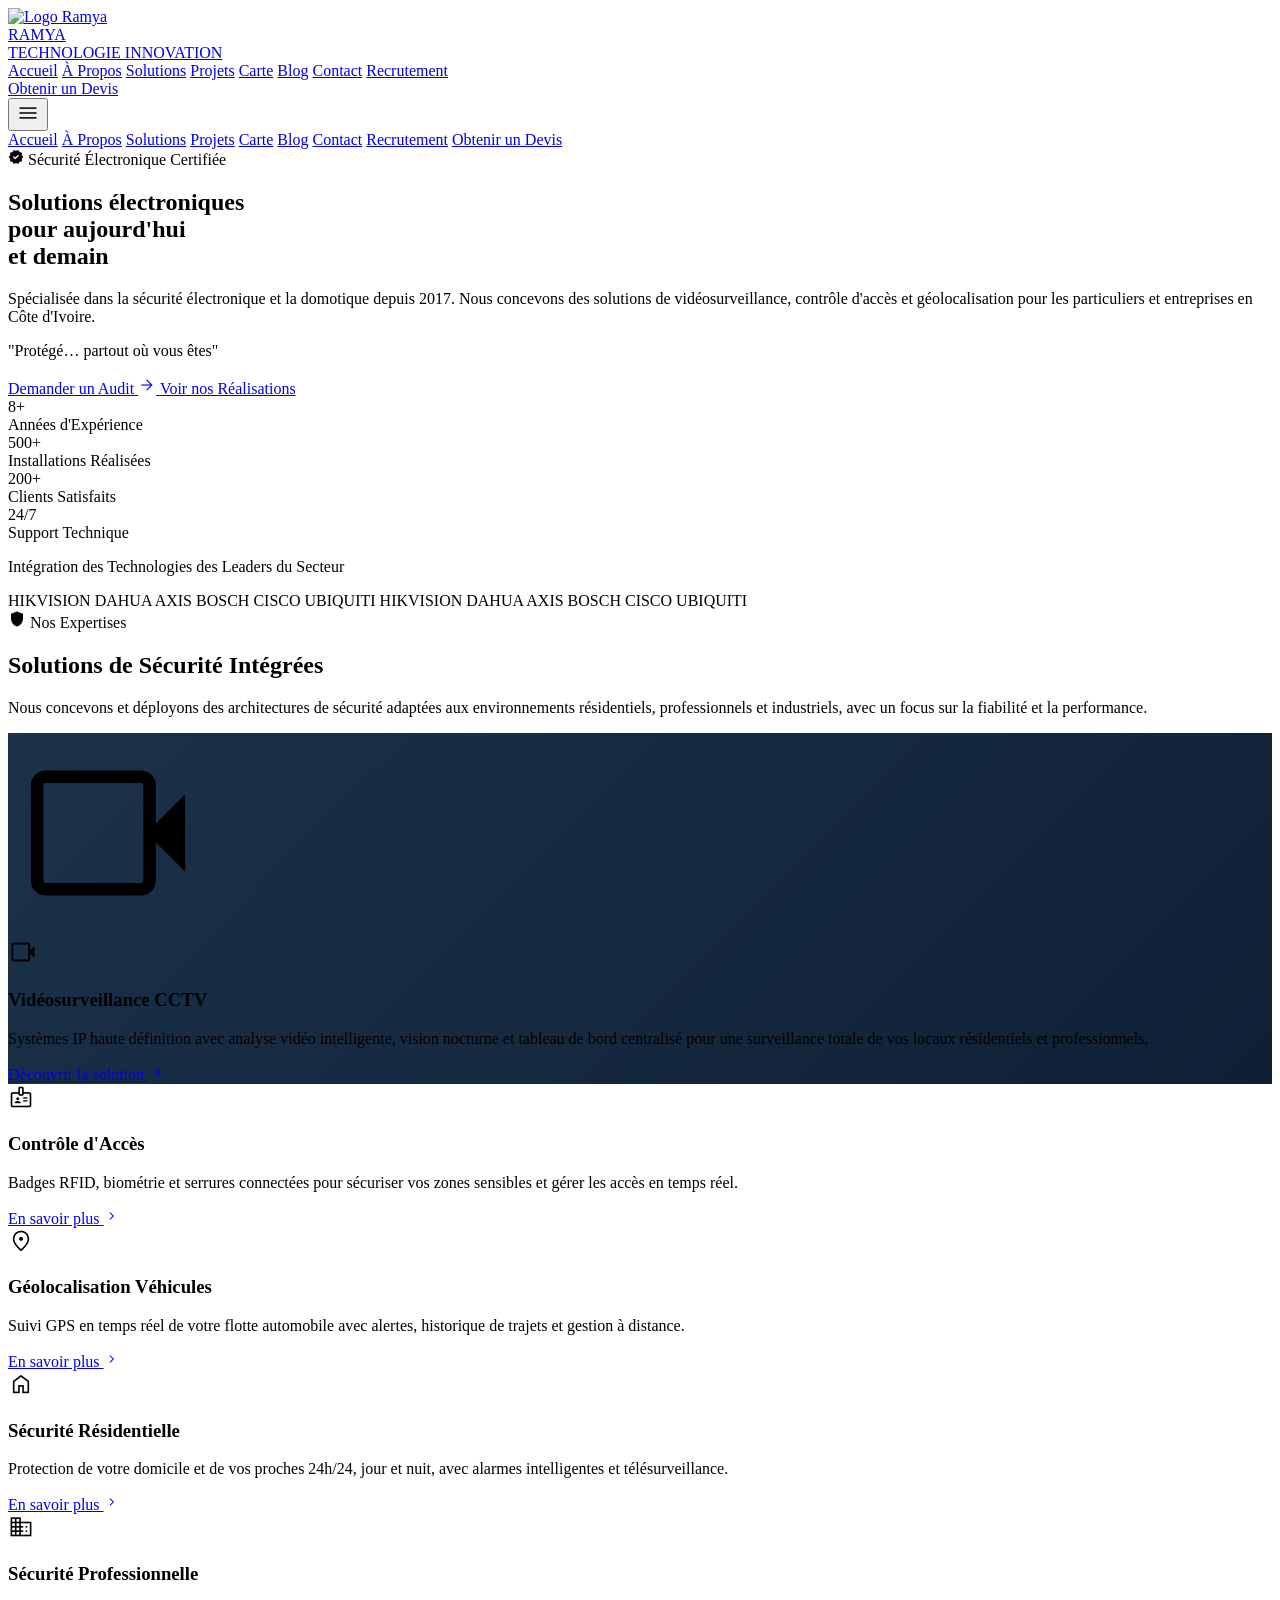
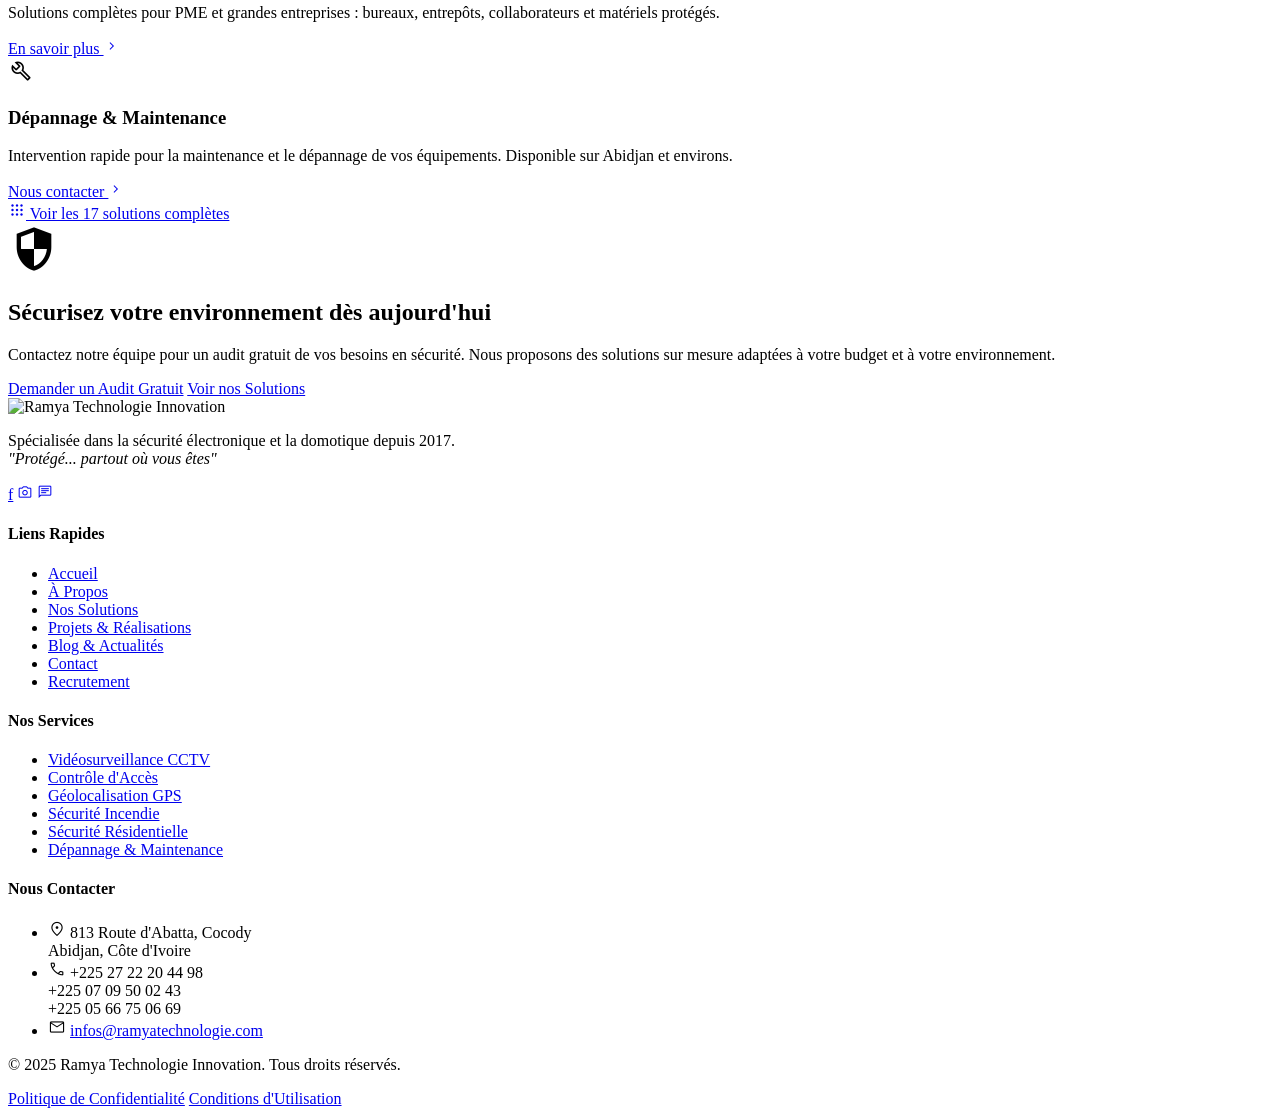
==== index.html @ 891db524 "Boutons CTA en contour orange + suppression ancien admin - 'Obtenir un Devis' / 'Demander un Audit' " ====
<!DOCTYPE html>
<html lang="fr">
<head>
<meta charset="UTF-8">
<meta name="viewport" content="width=device-width, initial-scale=1.0">
<title>Accueil - Ramya Technologie Innovation</title>
<link rel="preconnect" href="https://fonts.googleapis.com">
<link rel="preconnect" href="https://fonts.gstatic.com" crossorigin>
<link href="https://fonts.googleapis.com/css2?family=Inter:wght@400;500;600;700&family=Manrope:wght@500;600;700;800&display=swap" rel="stylesheet">
<link href="https://fonts.googleapis.com/css2?family=Material+Symbols+Outlined:wght,FILL@100..700,0..1&display=swap" rel="stylesheet">
<script src="https://cdn.tailwindcss.com?plugins=forms,container-queries"></script>
<script>
  tailwind.config = {
    theme: {
      extend: {
        colors: {
          "primary": "#a23f00","primary-container": "#f2650b","on-primary": "#ffffff","on-primary-container": "#4c1a00",
          "primary-fixed": "#ffdbcc","primary-fixed-dim": "#ffb695","surface-tint": "#a23f00","inverse-primary": "#ffb695",
          "on-primary-fixed": "#351000","on-primary-fixed-variant": "#7b2f00",
          "secondary": "#545e76","on-secondary": "#ffffff","secondary-container": "#d7e2ff","on-secondary-container": "#5a647c",
          "secondary-fixed": "#d7e2ff","secondary-fixed-dim": "#bbc6e2","on-secondary-fixed": "#101b30","on-secondary-fixed-variant": "#3c475d",
          "tertiary": "#47607e","on-tertiary": "#ffffff","tertiary-container": "#7a93b3","on-tertiary-container": "#0f2b46",
          "tertiary-fixed": "#d1e4ff","tertiary-fixed-dim": "#afc9ea","on-tertiary-fixed": "#001d36","on-tertiary-fixed-variant": "#2f4865",
          "background": "#f8f9ff","on-background": "#031d34","surface": "#f8f9ff","on-surface": "#031d34",
          "surface-variant": "#d1e4ff","on-surface-variant": "#594137","surface-dim": "#c5dcfb","surface-bright": "#f8f9ff",
          "surface-container-lowest": "#ffffff","surface-container-low": "#eef4ff","surface-container": "#e5efff",
          "surface-container-high": "#dbe9ff","surface-container-highest": "#d1e4ff",
          "inverse-surface": "#1b324a","inverse-on-surface": "#e9f1ff",
          "outline": "#8d7165","outline-variant": "#e1bfb1",
          "error": "#ba1a1a","on-error": "#ffffff","error-container": "#ffdad6","on-error-container": "#93000a"
        },
        borderRadius: { "DEFAULT": "0.25rem","lg": "0.5rem","xl": "0.75rem","full": "9999px" },
        spacing: { "base": "8px","xs": "4px","sm": "12px","md": "24px","lg": "48px","xl": "80px","gutter": "24px","margin": "32px" },
        fontFamily: { "h1": ["Manrope"],"h2": ["Manrope"],"h3": ["Manrope"],"body-lg": ["Inter"],"body-md": ["Inter"],"label-md": ["Inter"],"button": ["Inter"] },
        fontSize: {
          "h1": ["48px", { lineHeight: "1.2", letterSpacing: "-0.02em", fontWeight: "700" }],
          "h2": ["36px", { lineHeight: "1.3", letterSpacing: "-0.01em", fontWeight: "600" }],
          "h3": ["24px", { lineHeight: "1.4", fontWeight: "600" }],
          "body-lg": ["18px", { lineHeight: "1.6", fontWeight: "400" }],
          "body-md": ["16px", { lineHeight: "1.5", fontWeight: "400" }],
          "label-md": ["14px", { lineHeight: "1.2", letterSpacing: "0.05em", fontWeight: "500" }],
          "button": ["16px", { lineHeight: "1", fontWeight: "600" }]
        }
      }
    }
  }
</script>
<style>
  .material-symbols-outlined { font-variation-settings: 'FILL' 0, 'wght' 300, 'GRAD' 0, 'opsz' 24; }
  .icon-fill { font-variation-settings: 'FILL' 1, 'wght' 400, 'GRAD' 0, 'opsz' 24; }
  @keyframes marquee { from { transform: translateX(0) } to { transform: translateX(-50%) } }
  .marquee-track { animation: marquee 20s linear infinite; }
  .marquee-track:hover { animation-play-state: paused; }
</style>
</head>
<body class="bg-background text-on-background font-body-md antialiased min-h-screen flex flex-col">

<!-- Loader (sessionStorage : s'affiche seulement à la première ouverture) -->
<div id="page-loader" style="position:fixed;inset:0;z-index:9999;background:#1b324a;display:flex;flex-direction:column;align-items:center;justify-content:center;transition:opacity 0.6s ease">
  <img src="logo-ramya.png" style="height:140px;width:auto;margin-bottom:32px;animation:ramya-pulse 2s ease-in-out infinite">
  <span id="loader-pct" style="font-family:'Manrope',sans-serif;font-size:64px;font-weight:800;color:#ffb695;line-height:1;margin-bottom:20px">0%</span>
  <div style="width:280px;height:4px;background:rgba(255,255,255,0.15);border-radius:9999px;overflow:hidden;margin-bottom:16px">
    <div id="loader-bar" style="height:100%;background:#f2650b;border-radius:9999px;width:0%;transition:width 0.1s ease"></div>
  </div>
  <p style="font-family:'Inter',sans-serif;font-size:11px;color:rgba(255,255,255,0.4);letter-spacing:0.25em;text-transform:uppercase">Chargement en cours…</p>
</div>
<style>@keyframes ramya-pulse{0%,100%{opacity:1;transform:scale(1)}50%{opacity:.8;transform:scale(.96)}}</style>

<!-- Navigation -->
<header class="bg-white/95 backdrop-blur-md sticky top-0 z-50 border-b border-gray-100 shadow-sm">
  <div class="flex justify-between items-center w-full max-w-7xl mx-auto px-6 h-20">
    <a href="index.html" class="flex items-center gap-3">
      <img src="logo-ramya.png" alt="Logo Ramya" class="h-12 w-auto">
      <div class="hidden sm:block leading-tight">
        <div class="font-['Manrope'] text-base font-extrabold text-orange-600 tracking-tight">RAMYA</div>
        <div class="font-['Manrope'] text-xs font-bold text-[#1a6b6b] tracking-wider">TECHNOLOGIE INNOVATION</div>
      </div>
    </a>
    <nav class="hidden md:flex items-center gap-1 font-['Manrope'] text-sm font-semibold tracking-tight">
      <a href="index.html" class="text-orange-600 border-b-2 border-orange-600 px-3 py-2">Accueil</a>
      <a href="a-propos.html" class="text-slate-700 hover:text-orange-600 hover:bg-gray-50 px-3 py-2 rounded-lg transition-all">À Propos</a>
      <a href="solutions.html" class="text-slate-700 hover:text-orange-600 hover:bg-gray-50 px-3 py-2 rounded-lg transition-all">Solutions</a>
      <a href="projets.html" class="text-slate-700 hover:text-orange-600 hover:bg-gray-50 px-3 py-2 rounded-lg transition-all">Projets</a>
      <a href="carte.html" class="text-slate-700 hover:text-orange-600 hover:bg-gray-50 px-3 py-2 rounded-lg transition-all">Carte</a>
      <a href="blog.html" class="text-slate-700 hover:text-orange-600 hover:bg-gray-50 px-3 py-2 rounded-lg transition-all">Blog</a>
      <a href="contact.html" class="text-slate-700 hover:text-orange-600 hover:bg-gray-50 px-3 py-2 rounded-lg transition-all">Contact</a>
      <a href="https://rapport-pointage.ramyaci.tech/emplois" target="_blank" rel="noopener" class="text-slate-700 hover:text-orange-600 hover:bg-gray-50 px-3 py-2 rounded-lg transition-all">Recrutement</a>
    </nav>
    <div class="hidden md:flex">
      <a href="contact.html" class="border-2 border-primary text-primary bg-transparent font-['Inter'] text-sm font-semibold px-5 py-2.5 rounded-lg hover:bg-primary hover:text-white transition-colors">Obtenir un Devis</a>
    </div>
    <button id="menu-toggle" class="md:hidden p-2 text-slate-700">
      <span class="material-symbols-outlined">menu</span>
    </button>
  </div>
  <div id="mobile-menu" class="hidden md:hidden border-t border-gray-100 bg-white">
    <nav class="flex flex-col px-6 py-4 gap-1 font-['Manrope'] text-sm font-semibold">
      <a href="index.html" class="py-2 text-orange-600">Accueil</a>
      <a href="a-propos.html" class="py-2 hover:text-orange-600 transition-colors">À Propos</a>
      <a href="solutions.html" class="py-2 hover:text-orange-600 transition-colors">Solutions</a>
      <a href="projets.html" class="py-2 hover:text-orange-600 transition-colors">Projets</a>
      <a href="carte.html" class="py-2 hover:text-orange-600 transition-colors">Carte</a>
      <a href="blog.html" class="py-2 hover:text-orange-600 transition-colors">Blog</a>
      <a href="contact.html" class="py-2 hover:text-orange-600 transition-colors">Contact</a>
      <a href="https://rapport-pointage.ramyaci.tech/emplois" target="_blank" rel="noopener" class="py-2 hover:text-orange-600 transition-colors">Recrutement</a>
      <a href="contact.html" class="mt-2 border-2 border-primary text-primary bg-transparent py-2.5 px-4 rounded-lg text-center hover:bg-primary hover:text-white transition-colors">Obtenir un Devis</a>
    </nav>
  </div>
</header>

<main class="flex-grow flex flex-col">

  <!-- Hero -->
  <section class="relative bg-inverse-surface text-white overflow-hidden">
    <div class="absolute inset-0" style="background:radial-gradient(ellipse at 80% 50%, rgba(242,101,11,0.18) 0%, transparent 60%)"></div>
    <div class="absolute inset-0 opacity-5" style="background-image:linear-gradient(90deg,transparent 79px,rgba(255,255,255,0.15) 80px),linear-gradient(0deg,transparent 79px,rgba(255,255,255,0.15) 80px);background-size:80px 80px"></div>
    <div class="max-w-7xl mx-auto px-6 py-24 relative z-10 grid md:grid-cols-2 gap-14 items-center">
      <!-- Left -->
      <div class="flex flex-col gap-6">
        <div class="inline-flex items-center gap-2 bg-white/10 border border-white/20 text-white/80 px-4 py-1.5 rounded-full w-max">
          <span class="material-symbols-outlined icon-fill text-[#ffb695]" style="font-size:16px">verified</span>
          <span class="font-['Inter'] text-xs font-medium uppercase tracking-widest">Sécurité Électronique Certifiée</span>
        </div>
        <h1 class="font-['Manrope'] text-5xl md:text-6xl font-extrabold text-white leading-tight">
          Solutions électroniques<br><span class="text-[#ffb695]">pour aujourd'hui<br>et demain</span>
        </h1>
        <p class="font-['Inter'] text-lg text-white/65 leading-relaxed max-w-lg">
          Spécialisée dans la sécurité électronique et la domotique depuis 2017. Nous concevons des solutions de vidéosurveillance, contrôle d'accès et géolocalisation pour les particuliers et entreprises en Côte d'Ivoire.
        </p>
        <p class="font-['Manrope'] text-sm font-semibold text-[#ffb695] tracking-wide italic">"Protégé… partout où vous êtes"</p>
        <div class="flex flex-wrap gap-3">
          <a href="contact.html" class="inline-flex items-center gap-2 bg-primary text-white font-['Inter'] font-semibold px-6 py-3 rounded-xl hover:bg-[#f2650b] transition-colors shadow-lg">
            Demander un Audit <span class="material-symbols-outlined" style="font-size:18px">arrow_forward</span>
          </a>
          <a href="projets.html" class="inline-flex items-center gap-2 border border-white/30 text-white font-['Inter'] font-semibold px-6 py-3 rounded-xl hover:bg-white/10 transition-colors">
            Voir nos Réalisations
          </a>
        </div>
      </div>
      <!-- Right — stat cards -->
      <div class="grid grid-cols-2 gap-4">
        <div class="bg-white/8 border border-white/10 rounded-2xl p-6 text-center backdrop-blur-sm">
          <div class="font-['Manrope'] text-4xl font-black text-[#ffb695]">8+</div>
          <div class="font-['Inter'] text-xs text-white/50 mt-1 uppercase tracking-wide">Années d'Expérience</div>
        </div>
        <div class="bg-white/8 border border-white/10 rounded-2xl p-6 text-center backdrop-blur-sm">
          <div class="font-['Manrope'] text-4xl font-black text-[#ffb695]">500+</div>
          <div class="font-['Inter'] text-xs text-white/50 mt-1 uppercase tracking-wide">Installations Réalisées</div>
        </div>
        <div class="bg-white/8 border border-white/10 rounded-2xl p-6 text-center backdrop-blur-sm">
          <div class="font-['Manrope'] text-4xl font-black text-[#ffb695]">200+</div>
          <div class="font-['Inter'] text-xs text-white/50 mt-1 uppercase tracking-wide">Clients Satisfaits</div>
        </div>
        <div class="bg-primary/30 border border-primary/40 rounded-2xl p-6 text-center backdrop-blur-sm">
          <div class="font-['Manrope'] text-4xl font-black text-[#ffb695]">24/7</div>
          <div class="font-['Inter'] text-xs text-white/50 mt-1 uppercase tracking-wide">Support Technique</div>
        </div>
      </div>
    </div>
  </section>

  <!-- Partenaires -->
  <div class="bg-white border-y border-gray-100 py-5 overflow-hidden">
    <p class="text-center font-['Inter'] text-xs text-gray-400 uppercase tracking-widest mb-4">Intégration des Technologies des Leaders du Secteur</p>
    <div class="relative overflow-hidden">
      <div class="marquee-track flex gap-16 items-center whitespace-nowrap" style="width:max-content">
        <span class="font-['Manrope'] text-xl font-black text-slate-300 tracking-widest">HIKVISION</span>
        <span class="font-['Manrope'] text-xl font-black text-slate-300 tracking-widest">DAHUA</span>
        <span class="font-['Manrope'] text-xl font-black text-slate-300 tracking-widest">AXIS</span>
        <span class="font-['Manrope'] text-xl font-black text-slate-300 tracking-widest">BOSCH</span>
        <span class="font-['Manrope'] text-xl font-black text-slate-300 tracking-widest">CISCO</span>
        <span class="font-['Manrope'] text-xl font-black text-slate-300 tracking-widest">UBIQUITI</span>
        <span class="font-['Manrope'] text-xl font-black text-slate-300 tracking-widest">HIKVISION</span>
        <span class="font-['Manrope'] text-xl font-black text-slate-300 tracking-widest">DAHUA</span>
        <span class="font-['Manrope'] text-xl font-black text-slate-300 tracking-widest">AXIS</span>
        <span class="font-['Manrope'] text-xl font-black text-slate-300 tracking-widest">BOSCH</span>
        <span class="font-['Manrope'] text-xl font-black text-slate-300 tracking-widest">CISCO</span>
        <span class="font-['Manrope'] text-xl font-black text-slate-300 tracking-widest">UBIQUITI</span>
      </div>
    </div>
  </div>

  <!-- Services / Expertises -->
  <section class="py-20 px-6 bg-[#f0f4fa]">
    <div class="max-w-7xl mx-auto">
      <div class="mb-12">
        <div class="inline-flex items-center gap-2 text-primary font-['Inter'] text-sm font-semibold mb-3">
          <span class="material-symbols-outlined icon-fill" style="font-size:18px">shield</span> Nos Expertises
        </div>
        <h2 class="font-['Manrope'] text-4xl font-bold text-on-surface mb-4">Solutions de Sécurité Intégrées</h2>
        <p class="font-['Inter'] text-lg text-on-surface-variant max-w-2xl leading-relaxed">Nous concevons et déployons des architectures de sécurité adaptées aux environnements résidentiels, professionnels et industriels, avec un focus sur la fiabilité et la performance.</p>
      </div>

      <div class="grid grid-cols-1 md:grid-cols-2 lg:grid-cols-3 gap-5">

        <!-- Vidéosurveillance — carte mise en avant -->
        <div class="lg:col-span-2 bg-inverse-surface text-white rounded-2xl p-8 relative overflow-hidden group hover:shadow-2xl transition-shadow" style="background:linear-gradient(135deg,#1b324a,#0f2035)">
          <div class="absolute -right-8 -bottom-8 opacity-10 group-hover:opacity-15 transition-opacity duration-500">
            <span class="material-symbols-outlined" style="font-size:200px">videocam</span>
          </div>
          <div class="relative z-10">
            <div class="w-14 h-14 bg-primary/30 rounded-xl flex items-center justify-center mb-5 border border-primary/40">
              <span class="material-symbols-outlined text-[#ffb695]" style="font-size:30px">videocam</span>
            </div>
            <h3 class="font-['Manrope'] text-2xl font-bold text-white mb-3">Vidéosurveillance CCTV</h3>
            <p class="font-['Inter'] text-base text-white/65 leading-relaxed mb-6 max-w-lg">Systèmes IP haute définition avec analyse vidéo intelligente, vision nocturne et tableau de bord centralisé pour une surveillance totale de vos locaux résidentiels et professionnels.</p>
            <a href="solutions.html" class="inline-flex items-center gap-2 text-[#ffb695] font-['Inter'] text-sm font-semibold hover:gap-3 transition-all">
              Découvrir la solution <span class="material-symbols-outlined" style="font-size:16px">arrow_forward</span>
            </a>
          </div>
        </div>

        <!-- Contrôle d'Accès -->
        <div class="bg-white rounded-2xl p-7 border border-gray-100 shadow-sm group hover:shadow-lg transition-shadow relative overflow-hidden">
          <div class="absolute top-0 left-0 w-full h-1 bg-[#1b324a] transform origin-left scale-x-0 group-hover:scale-x-100 transition-transform duration-300"></div>
          <div class="w-12 h-12 bg-[#eef4ff] rounded-xl flex items-center justify-center mb-5">
            <span class="material-symbols-outlined text-[#1b324a]" style="font-size:26px">badge</span>
          </div>
          <h3 class="font-['Manrope'] text-xl font-bold text-on-surface mb-2">Contrôle d'Accès</h3>
          <p class="font-['Inter'] text-sm text-on-surface-variant leading-relaxed mb-5">Badges RFID, biométrie et serrures connectées pour sécuriser vos zones sensibles et gérer les accès en temps réel.</p>
          <a href="solutions.html" class="inline-flex items-center gap-1 text-[#1b324a] font-['Inter'] text-sm font-semibold hover:gap-2 transition-all">
            En savoir plus <span class="material-symbols-outlined" style="font-size:16px">chevron_right</span>
          </a>
        </div>

        <!-- Géolocalisation -->
        <div class="bg-white rounded-2xl p-7 border border-gray-100 shadow-sm group hover:shadow-lg transition-shadow relative overflow-hidden">
          <div class="absolute top-0 left-0 w-full h-1 bg-primary transform origin-left scale-x-0 group-hover:scale-x-100 transition-transform duration-300"></div>
          <div class="w-12 h-12 bg-orange-50 rounded-xl flex items-center justify-center mb-5">
            <span class="material-symbols-outlined text-primary" style="font-size:26px">location_on</span>
          </div>
          <h3 class="font-['Manrope'] text-xl font-bold text-on-surface mb-2">Géolocalisation Véhicules</h3>
          <p class="font-['Inter'] text-sm text-on-surface-variant leading-relaxed mb-5">Suivi GPS en temps réel de votre flotte automobile avec alertes, historique de trajets et gestion à distance.</p>
          <a href="solutions.html" class="inline-flex items-center gap-1 text-primary font-['Inter'] text-sm font-semibold hover:gap-2 transition-all">
            En savoir plus <span class="material-symbols-outlined" style="font-size:16px">chevron_right</span>
          </a>
        </div>

        <!-- Sécurité Résidentielle -->
        <div class="bg-white rounded-2xl p-7 border border-gray-100 shadow-sm group hover:shadow-lg transition-shadow relative overflow-hidden">
          <div class="absolute top-0 left-0 w-full h-1 bg-emerald-500 transform origin-left scale-x-0 group-hover:scale-x-100 transition-transform duration-300"></div>
          <div class="w-12 h-12 bg-emerald-50 rounded-xl flex items-center justify-center mb-5">
            <span class="material-symbols-outlined text-emerald-700" style="font-size:26px">home</span>
          </div>
          <h3 class="font-['Manrope'] text-xl font-bold text-on-surface mb-2">Sécurité Résidentielle</h3>
          <p class="font-['Inter'] text-sm text-on-surface-variant leading-relaxed mb-5">Protection de votre domicile et de vos proches 24h/24, jour et nuit, avec alarmes intelligentes et télésurveillance.</p>
          <a href="solutions.html" class="inline-flex items-center gap-1 text-emerald-700 font-['Inter'] text-sm font-semibold hover:gap-2 transition-all">
            En savoir plus <span class="material-symbols-outlined" style="font-size:16px">chevron_right</span>
          </a>
        </div>

        <!-- Sécurité Professionnelle -->
        <div class="bg-white rounded-2xl p-7 border border-gray-100 shadow-sm group hover:shadow-lg transition-shadow relative overflow-hidden">
          <div class="absolute top-0 left-0 w-full h-1 bg-violet-500 transform origin-left scale-x-0 group-hover:scale-x-100 transition-transform duration-300"></div>
          <div class="w-12 h-12 bg-violet-50 rounded-xl flex items-center justify-center mb-5">
            <span class="material-symbols-outlined text-violet-700" style="font-size:26px">business</span>
          </div>
          <h3 class="font-['Manrope'] text-xl font-bold text-on-surface mb-2">Sécurité Professionnelle</h3>
          <p class="font-['Inter'] text-sm text-on-surface-variant leading-relaxed mb-5">Solutions complètes pour PME et grandes entreprises : bureaux, entrepôts, collaborateurs et matériels protégés.</p>
          <a href="solutions.html" class="inline-flex items-center gap-1 text-violet-700 font-['Inter'] text-sm font-semibold hover:gap-2 transition-all">
            En savoir plus <span class="material-symbols-outlined" style="font-size:16px">chevron_right</span>
          </a>
        </div>

        <!-- Dépannage & Maintenance -->
        <div class="bg-white rounded-2xl p-7 border border-gray-100 shadow-sm group hover:shadow-lg transition-shadow relative overflow-hidden">
          <div class="absolute top-0 left-0 w-full h-1 bg-amber-500 transform origin-left scale-x-0 group-hover:scale-x-100 transition-transform duration-300"></div>
          <div class="w-12 h-12 bg-amber-50 rounded-xl flex items-center justify-center mb-5">
            <span class="material-symbols-outlined text-amber-700" style="font-size:26px">build</span>
          </div>
          <h3 class="font-['Manrope'] text-xl font-bold text-on-surface mb-2">Dépannage & Maintenance</h3>
          <p class="font-['Inter'] text-sm text-on-surface-variant leading-relaxed mb-5">Intervention rapide pour la maintenance et le dépannage de vos équipements. Disponible sur Abidjan et environs.</p>
          <a href="contact.html" class="inline-flex items-center gap-1 text-amber-700 font-['Inter'] text-sm font-semibold hover:gap-2 transition-all">
            Nous contacter <span class="material-symbols-outlined" style="font-size:16px">chevron_right</span>
          </a>
        </div>

      </div>

      <div class="mt-8 text-center">
        <a href="solutions.html" class="inline-flex items-center gap-2 bg-white text-on-surface border border-gray-200 font-['Inter'] font-semibold px-6 py-3 rounded-xl hover:border-primary hover:text-primary transition-all shadow-sm">
          <span class="material-symbols-outlined" style="font-size:18px">apps</span> Voir les 17 solutions complètes
        </a>
      </div>
    </div>
  </section>

  <!-- CTA -->
  <section class="bg-inverse-surface py-20 px-6">
    <div class="max-w-4xl mx-auto text-center">
      <span class="material-symbols-outlined text-[#ffb695] icon-fill" style="font-size:52px">security</span>
      <h2 class="font-['Manrope'] text-4xl font-bold text-white mt-4 mb-4">Sécurisez votre environnement dès aujourd'hui</h2>
      <p class="font-['Inter'] text-lg text-white/60 mb-8 max-w-2xl mx-auto">Contactez notre équipe pour un audit gratuit de vos besoins en sécurité. Nous proposons des solutions sur mesure adaptées à votre budget et à votre environnement.</p>
      <div class="flex flex-col sm:flex-row gap-4 justify-center">
        <a href="contact.html" class="border-2 border-[#f2650b] text-[#f2650b] bg-transparent font-['Inter'] font-semibold px-8 py-4 rounded-xl hover:bg-[#f2650b] hover:text-white transition-colors">Demander un Audit Gratuit</a>
        <a href="solutions.html" class="border border-white/30 text-white font-['Inter'] font-semibold px-8 py-4 rounded-xl hover:bg-white/10 transition-colors">Voir nos Solutions</a>
      </div>
    </div>
  </section>

</main>

<!-- Footer -->
<footer class="bg-slate-900 text-slate-300">
  <div class="max-w-7xl mx-auto px-6 pt-16 pb-8">
    <div class="grid grid-cols-1 md:grid-cols-2 lg:grid-cols-4 gap-10 mb-12">
      <div>
        <div class="mb-4">
          <img src="logo-ramya.png" alt="Ramya Technologie Innovation" class="h-16 w-auto bg-white rounded-xl p-2">
        </div>
        <p class="text-sm text-slate-400 leading-relaxed mb-5">Spécialisée dans la sécurité électronique et la domotique depuis 2017.<br><em class="text-orange-400">"Protégé... partout où vous êtes"</em></p>
        <div class="flex gap-3">
          <a href="https://www.facebook.com/ramyatechinnovation" target="_blank" class="w-9 h-9 bg-slate-800 hover:bg-orange-600 rounded-lg flex items-center justify-center transition-colors"><span class="font-bold text-xs">f</span></a>
          <a href="https://www.instagram.com/ramyatechnology" target="_blank" class="w-9 h-9 bg-slate-800 hover:bg-orange-600 rounded-lg flex items-center justify-center transition-colors"><span class="material-symbols-outlined" style="font-size:16px">photo_camera</span></a>
          <a href="https://wa.me/2250950243" target="_blank" class="w-9 h-9 bg-slate-800 hover:bg-green-600 rounded-lg flex items-center justify-center transition-colors"><span class="material-symbols-outlined" style="font-size:16px">chat</span></a>
        </div>
      </div>
      <div>
        <h4 class="font-['Manrope'] text-sm font-bold text-white mb-5">Liens Rapides</h4>
        <ul class="space-y-3 text-sm">
          <li><a href="index.html" class="hover:text-orange-400 transition-colors">Accueil</a></li>
          <li><a href="a-propos.html" class="hover:text-orange-400 transition-colors">À Propos</a></li>
          <li><a href="solutions.html" class="hover:text-orange-400 transition-colors">Nos Solutions</a></li>
          <li><a href="projets.html" class="hover:text-orange-400 transition-colors">Projets & Réalisations</a></li>
          <li><a href="blog.html" class="hover:text-orange-400 transition-colors">Blog & Actualités</a></li>
          <li><a href="contact.html" class="hover:text-orange-400 transition-colors">Contact</a></li>
          <li><a href="https://rapport-pointage.ramyaci.tech/emplois" target="_blank" rel="noopener" class="hover:text-orange-400 transition-colors">Recrutement</a></li>
        </ul>
      </div>
      <div>
        <h4 class="font-['Manrope'] text-sm font-bold text-white mb-5">Nos Services</h4>
        <ul class="space-y-3 text-sm">
          <li><a href="solutions.html" class="hover:text-orange-400 transition-colors">Vidéosurveillance CCTV</a></li>
          <li><a href="solutions.html" class="hover:text-orange-400 transition-colors">Contrôle d'Accès</a></li>
          <li><a href="solutions.html" class="hover:text-orange-400 transition-colors">Géolocalisation GPS</a></li>
          <li><a href="solutions.html" class="hover:text-orange-400 transition-colors">Sécurité Incendie</a></li>
          <li><a href="solutions.html" class="hover:text-orange-400 transition-colors">Sécurité Résidentielle</a></li>
          <li><a href="solutions.html" class="hover:text-orange-400 transition-colors">Dépannage & Maintenance</a></li>
        </ul>
      </div>
      <div>
        <h4 class="font-['Manrope'] text-sm font-bold text-white mb-5">Nous Contacter</h4>
        <ul class="space-y-4 text-sm">
          <li class="flex gap-3 items-start">
            <span class="material-symbols-outlined text-orange-500 shrink-0" style="font-size:18px">location_on</span>
            <span class="text-slate-400">813 Route d'Abatta, Cocody<br>Abidjan, Côte d'Ivoire</span>
          </li>
          <li class="flex gap-3 items-start">
            <span class="material-symbols-outlined text-orange-500 shrink-0" style="font-size:18px">phone</span>
            <span class="text-slate-400">+225 27 22 20 44 98<br>+225 07 09 50 02 43<br>+225 05 66 75 06 69</span>
          </li>
          <li class="flex gap-3 items-start">
            <span class="material-symbols-outlined text-orange-500 shrink-0" style="font-size:18px">mail</span>
            <a href="mailto:infos@ramyatechnologie.com" class="text-slate-400 hover:text-orange-400 transition-colors">infos@ramyatechnologie.com</a>
          </li>
        </ul>
      </div>
    </div>
    <div class="border-t border-slate-800 pt-8 flex flex-col md:flex-row justify-between items-center gap-4 text-xs text-slate-500">
      <p>© 2025 Ramya Technologie Innovation. Tous droits réservés.</p>
      <div class="flex gap-6">
        <a href="#" class="hover:text-orange-400 transition-colors">Politique de Confidentialité</a>
        <a href="#" class="hover:text-orange-400 transition-colors">Conditions d'Utilisation</a>
      </div>
    </div>
  </div>
</footer>

<script>
  document.getElementById('menu-toggle').addEventListener('click', function() {
    document.getElementById('mobile-menu').classList.toggle('hidden');
  });
</script>
<script>
(function(){
  var l=document.getElementById('page-loader');
  if(sessionStorage.getItem('ramya_loaded')){l.style.display='none';return;}
  sessionStorage.setItem('ramya_loaded','1');
  var p=document.getElementById('loader-pct'),b=document.getElementById('loader-bar'),c=0;
  var iv=setInterval(function(){
    c+=Math.random()*10+2;
    if(c>=100){c=100;clearInterval(iv);setTimeout(function(){l.style.opacity='0';setTimeout(function(){l.style.display='none'},600)},400);}
    p.textContent=Math.floor(c)+'%';b.style.width=c+'%';
  },60);
})();
</script>
</body>
</html>
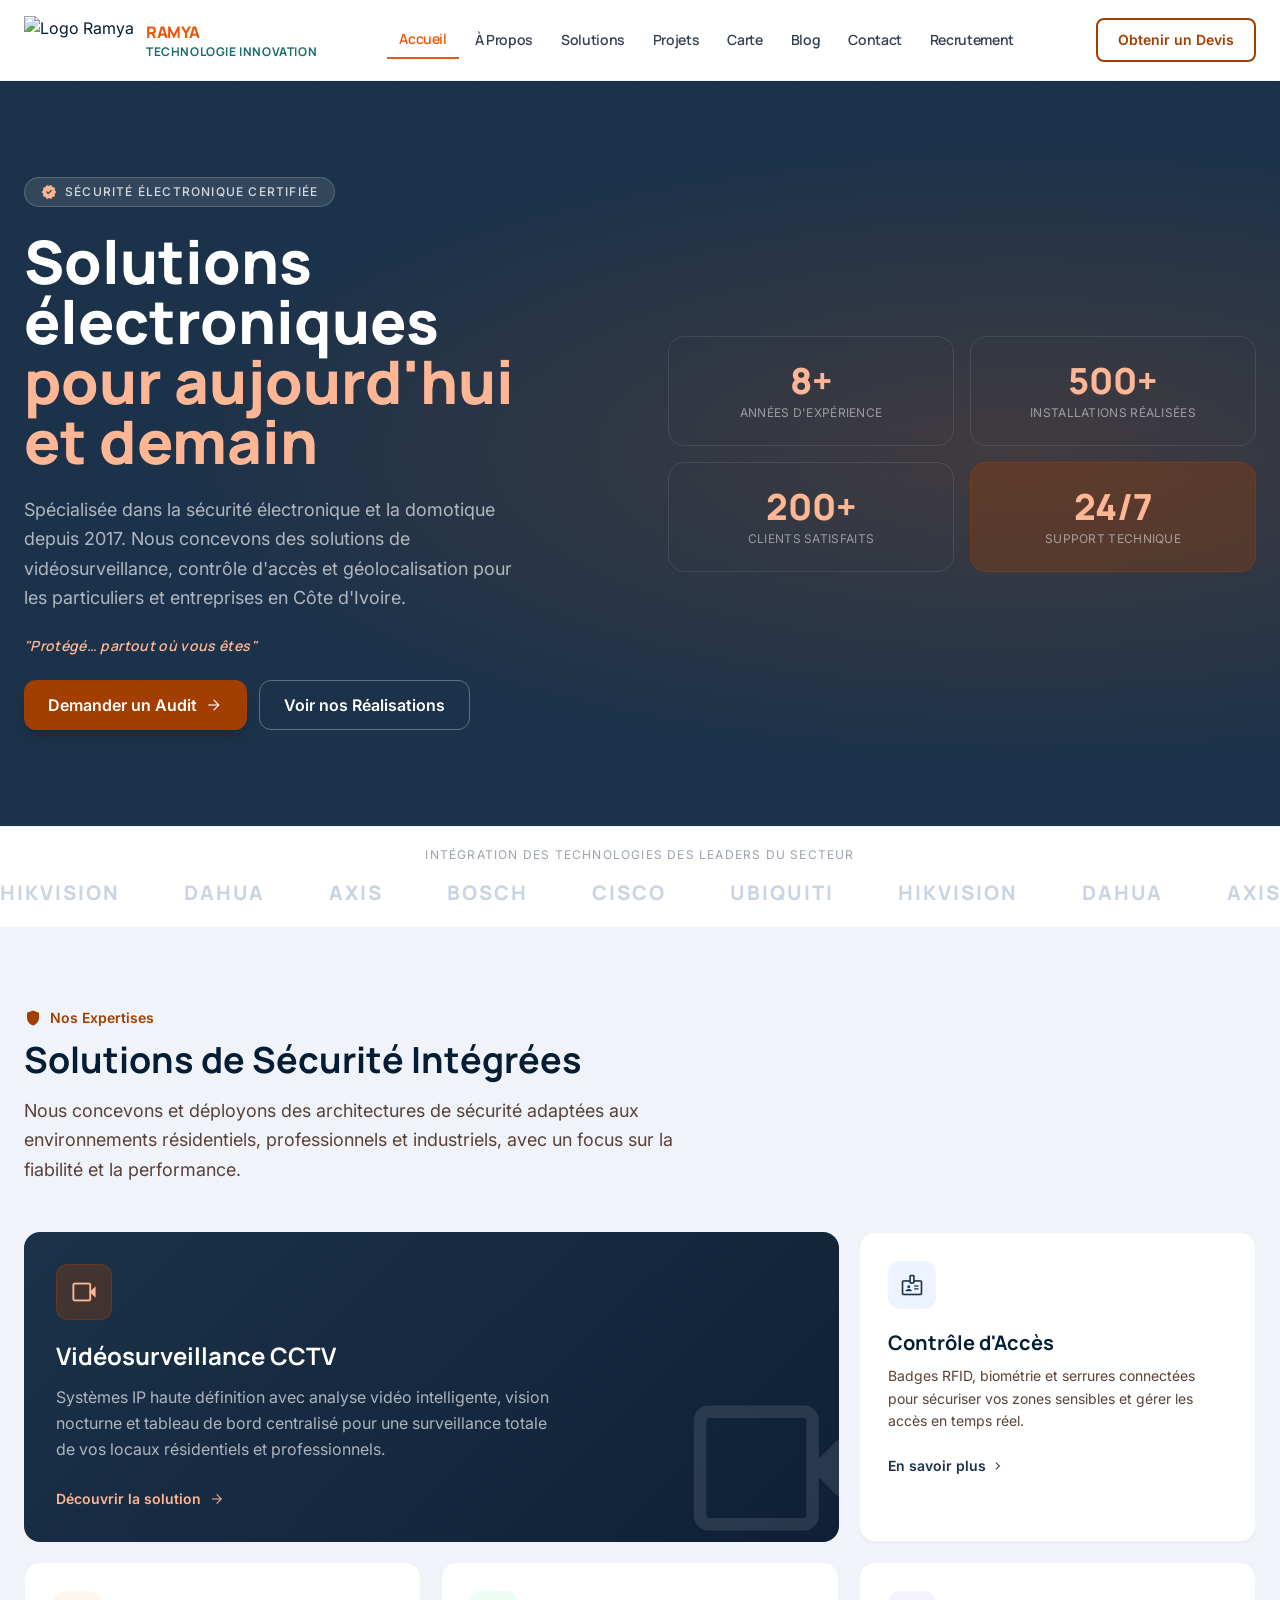
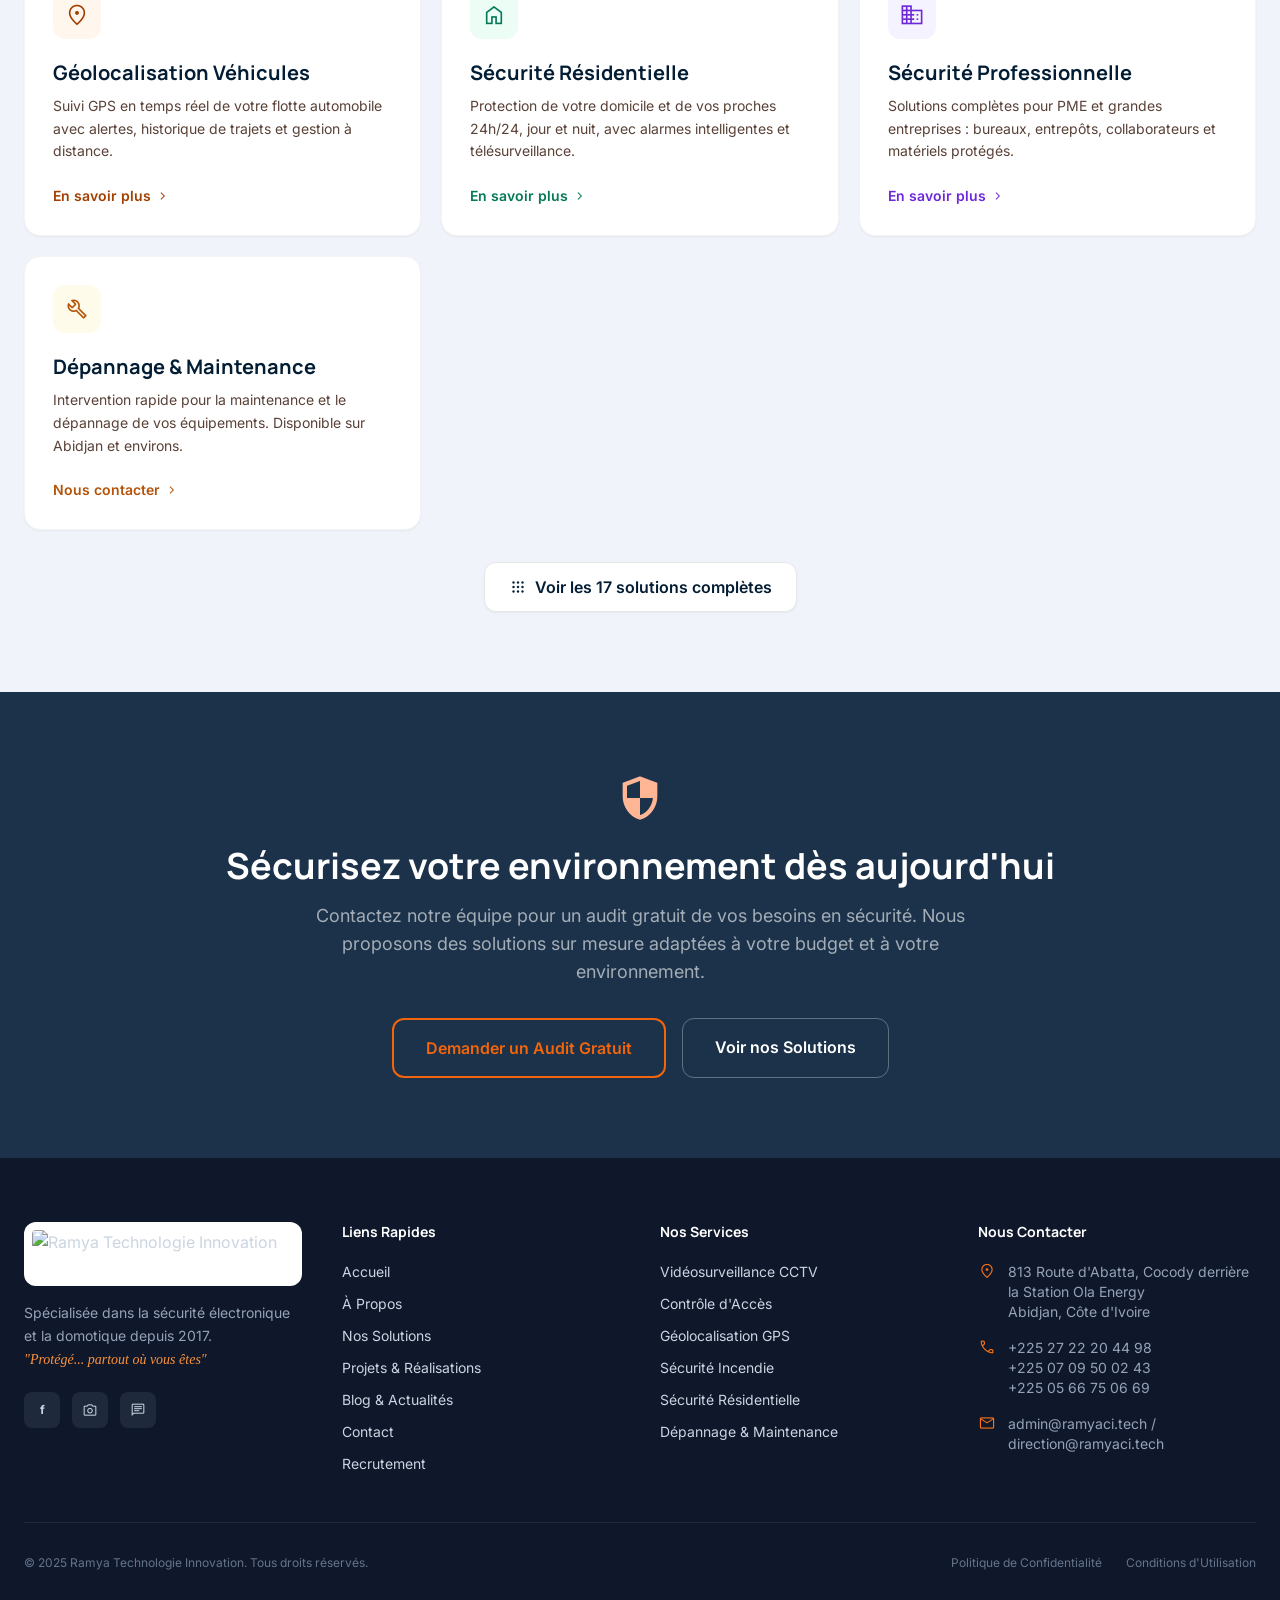
==== commit ea49fefb: "Perf: Tailwind compilé (CSS local 37Ko) au lieu du CDN - css/tailwind.css généré (classes utilisées " ====
--- a/index.html
+++ b/index.html
@@ -8,43 +8,7 @@
 <link rel="preconnect" href="https://fonts.gstatic.com" crossorigin>
 <link href="https://fonts.googleapis.com/css2?family=Inter:wght@400;500;600;700&family=Manrope:wght@500;600;700;800&display=swap" rel="stylesheet">
 <link href="https://fonts.googleapis.com/css2?family=Material+Symbols+Outlined:wght,FILL@100..700,0..1&display=swap" rel="stylesheet">
-<script src="https://cdn.tailwindcss.com?plugins=forms,container-queries"></script>
-<script>
-  tailwind.config = {
-    theme: {
-      extend: {
-        colors: {
-          "primary": "#a23f00","primary-container": "#f2650b","on-primary": "#ffffff","on-primary-container": "#4c1a00",
-          "primary-fixed": "#ffdbcc","primary-fixed-dim": "#ffb695","surface-tint": "#a23f00","inverse-primary": "#ffb695",
-          "on-primary-fixed": "#351000","on-primary-fixed-variant": "#7b2f00",
-          "secondary": "#545e76","on-secondary": "#ffffff","secondary-container": "#d7e2ff","on-secondary-container": "#5a647c",
-          "secondary-fixed": "#d7e2ff","secondary-fixed-dim": "#bbc6e2","on-secondary-fixed": "#101b30","on-secondary-fixed-variant": "#3c475d",
-          "tertiary": "#47607e","on-tertiary": "#ffffff","tertiary-container": "#7a93b3","on-tertiary-container": "#0f2b46",
-          "tertiary-fixed": "#d1e4ff","tertiary-fixed-dim": "#afc9ea","on-tertiary-fixed": "#001d36","on-tertiary-fixed-variant": "#2f4865",
-          "background": "#f8f9ff","on-background": "#031d34","surface": "#f8f9ff","on-surface": "#031d34",
-          "surface-variant": "#d1e4ff","on-surface-variant": "#594137","surface-dim": "#c5dcfb","surface-bright": "#f8f9ff",
-          "surface-container-lowest": "#ffffff","surface-container-low": "#eef4ff","surface-container": "#e5efff",
-          "surface-container-high": "#dbe9ff","surface-container-highest": "#d1e4ff",
-          "inverse-surface": "#1b324a","inverse-on-surface": "#e9f1ff",
-          "outline": "#8d7165","outline-variant": "#e1bfb1",
-          "error": "#ba1a1a","on-error": "#ffffff","error-container": "#ffdad6","on-error-container": "#93000a"
-        },
-        borderRadius: { "DEFAULT": "0.25rem","lg": "0.5rem","xl": "0.75rem","full": "9999px" },
-        spacing: { "base": "8px","xs": "4px","sm": "12px","md": "24px","lg": "48px","xl": "80px","gutter": "24px","margin": "32px" },
-        fontFamily: { "h1": ["Manrope"],"h2": ["Manrope"],"h3": ["Manrope"],"body-lg": ["Inter"],"body-md": ["Inter"],"label-md": ["Inter"],"button": ["Inter"] },
-        fontSize: {
-          "h1": ["48px", { lineHeight: "1.2", letterSpacing: "-0.02em", fontWeight: "700" }],
-          "h2": ["36px", { lineHeight: "1.3", letterSpacing: "-0.01em", fontWeight: "600" }],
-          "h3": ["24px", { lineHeight: "1.4", fontWeight: "600" }],
-          "body-lg": ["18px", { lineHeight: "1.6", fontWeight: "400" }],
-          "body-md": ["16px", { lineHeight: "1.5", fontWeight: "400" }],
-          "label-md": ["14px", { lineHeight: "1.2", letterSpacing: "0.05em", fontWeight: "500" }],
-          "button": ["16px", { lineHeight: "1", fontWeight: "600" }]
-        }
-      }
-    }
-  }
-</script>
+<link rel="stylesheet" href="css/tailwind.css">
 <style>
   .material-symbols-outlined { font-variation-settings: 'FILL' 0, 'wght' 300, 'GRAD' 0, 'opsz' 24; }
   .icon-fill { font-variation-settings: 'FILL' 1, 'wght' 400, 'GRAD' 0, 'opsz' 24; }
@@ -343,15 +307,15 @@
         <ul class="space-y-4 text-sm">
           <li class="flex gap-3 items-start">
             <span class="material-symbols-outlined text-orange-500 shrink-0" style="font-size:18px">location_on</span>
-            <span class="text-slate-400">813 Route d'Abatta, Cocody<br>Abidjan, Côte d'Ivoire</span>
+            <span class="text-slate-400" data-site="adresse">813 Route d'Abatta, Cocody<br>Abidjan, Côte d'Ivoire</span>
           </li>
           <li class="flex gap-3 items-start">
             <span class="material-symbols-outlined text-orange-500 shrink-0" style="font-size:18px">phone</span>
-            <span class="text-slate-400">+225 27 22 20 44 98<br>+225 07 09 50 02 43<br>+225 05 66 75 06 69</span>
+            <span class="text-slate-400" data-site="tel">+225 27 22 20 44 98<br>+225 07 09 50 02 43<br>+225 05 66 75 06 69</span>
           </li>
           <li class="flex gap-3 items-start">
             <span class="material-symbols-outlined text-orange-500 shrink-0" style="font-size:18px">mail</span>
-            <a href="mailto:infos@ramyatechnologie.com" class="text-slate-400 hover:text-orange-400 transition-colors">infos@ramyatechnologie.com</a>
+            <a data-site="email" href="mailto:infos@ramyatechnologie.com" class="text-slate-400 hover:text-orange-400 transition-colors">infos@ramyatechnologie.com</a>
           </li>
         </ul>
       </div>
@@ -384,5 +348,6 @@
   },60);
 })();
 </script>
+  <script src="js/site.js"></script>
 </body>
 </html>
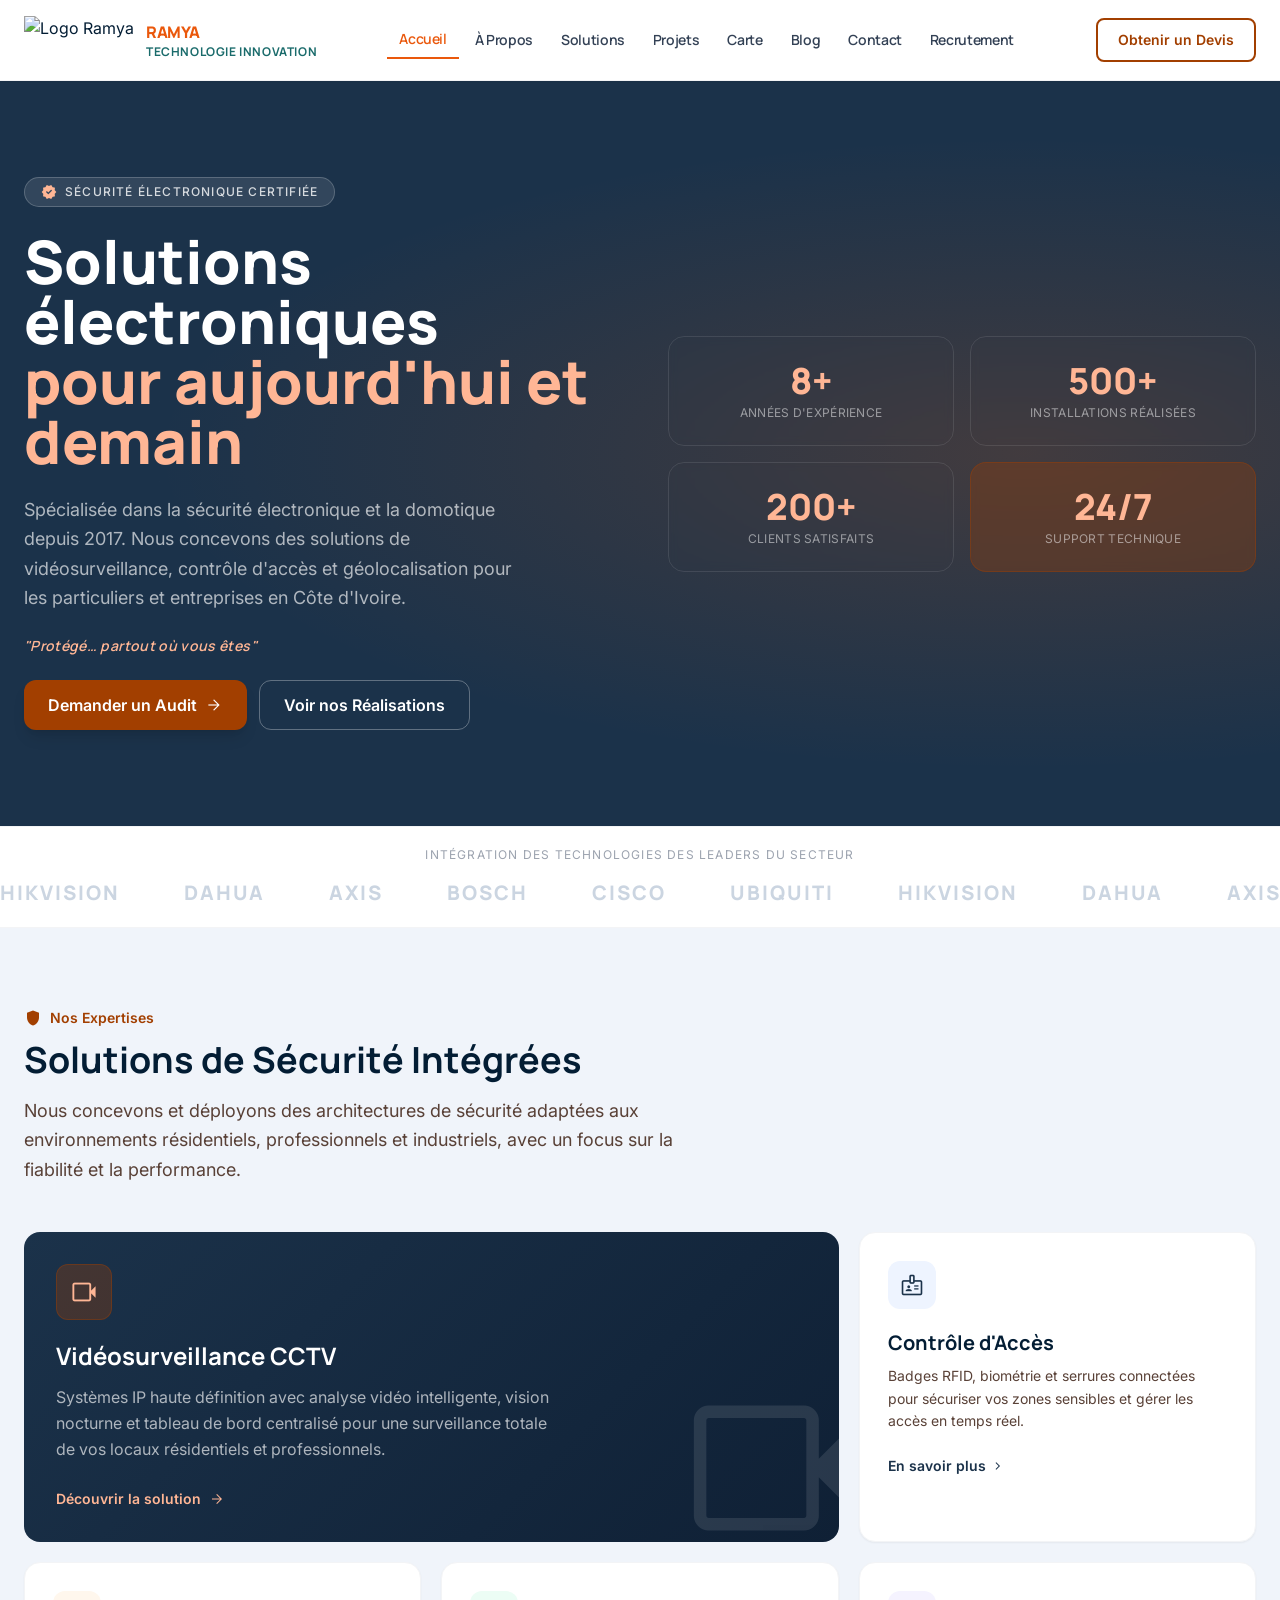
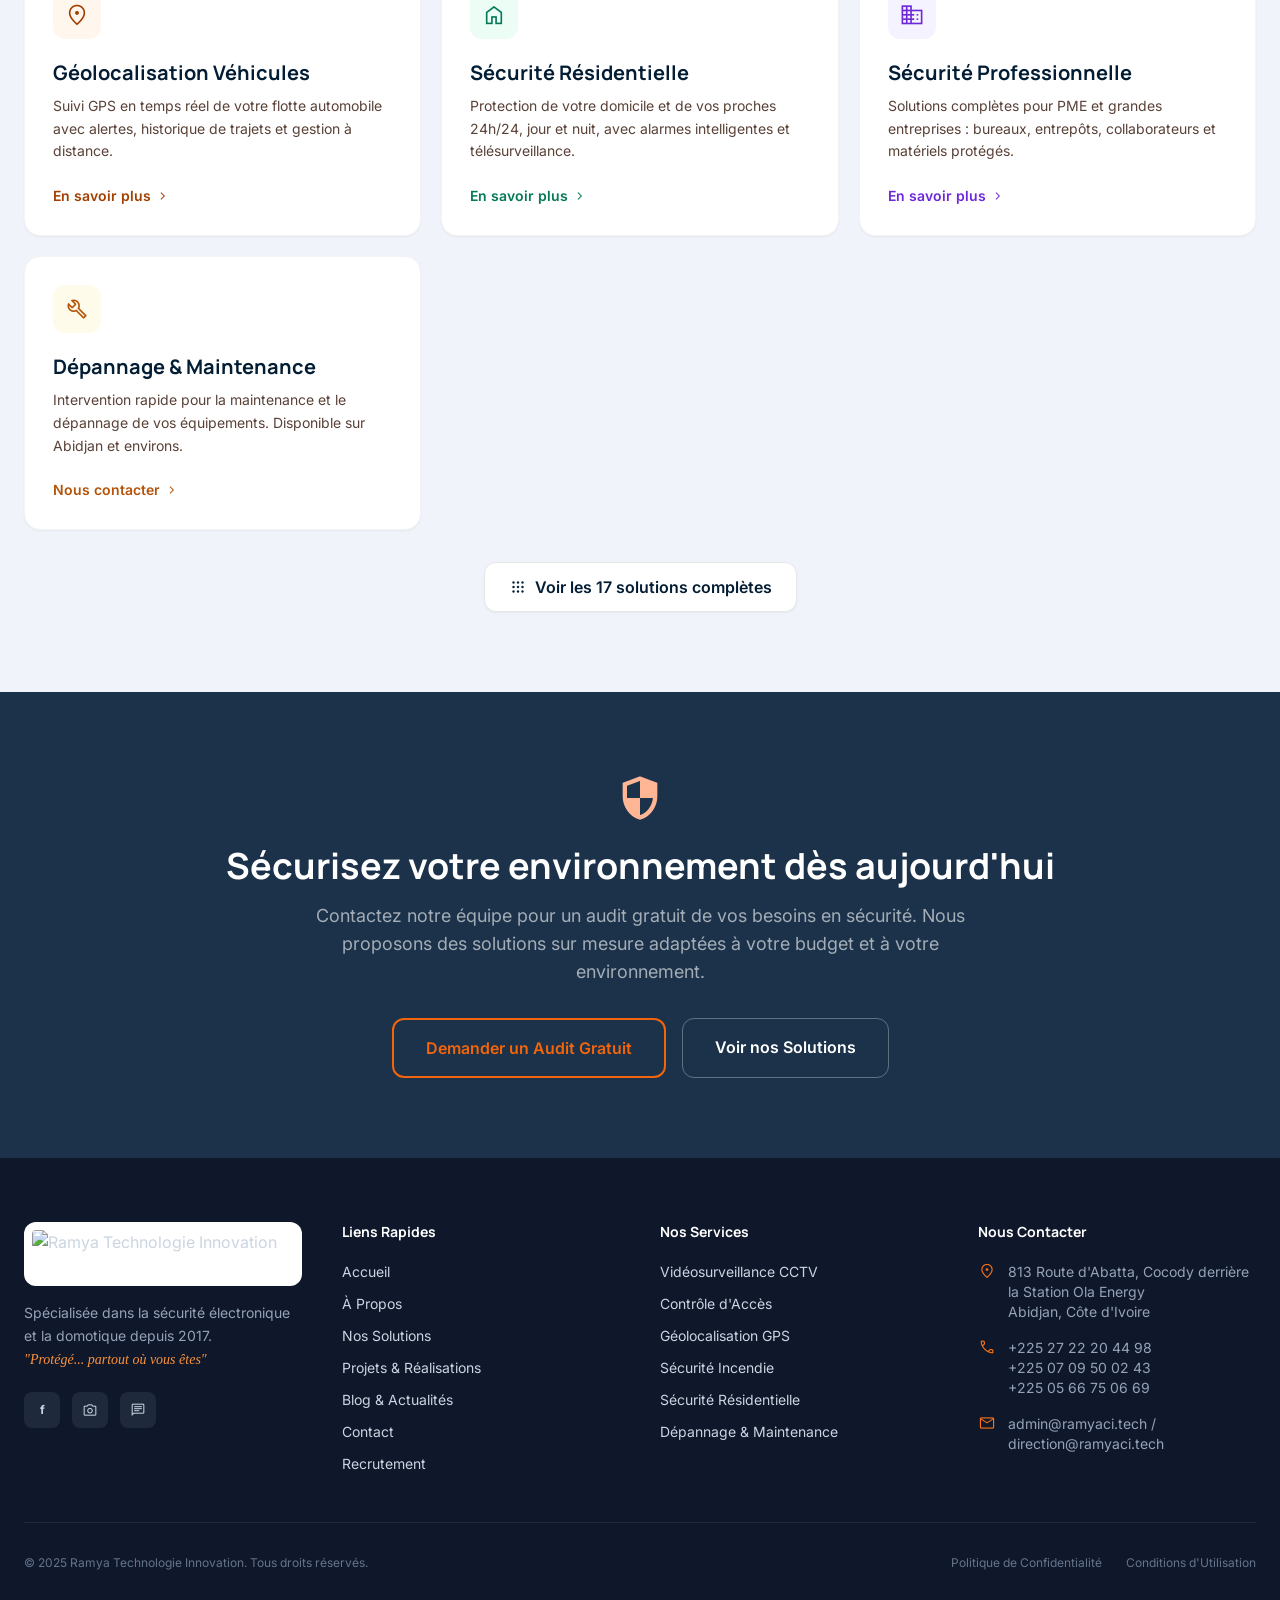
==== commit 80a42f54: "CMS: titres + sous-titres (Accueil/À propos/Solutions) éditables - data/site.json : champs hero (tit" ====
--- a/index.html
+++ b/index.html
@@ -85,10 +85,10 @@
           <span class="material-symbols-outlined icon-fill text-[#ffb695]" style="font-size:16px">verified</span>
           <span class="font-['Inter'] text-xs font-medium uppercase tracking-widest">Sécurité Électronique Certifiée</span>
         </div>
-        <h1 class="font-['Manrope'] text-5xl md:text-6xl font-extrabold text-white leading-tight">
+        <h1 data-hero="accueil" class="font-['Manrope'] text-5xl md:text-6xl font-extrabold text-white leading-tight">
           Solutions électroniques<br><span class="text-[#ffb695]">pour aujourd'hui<br>et demain</span>
         </h1>
-        <p class="font-['Inter'] text-lg text-white/65 leading-relaxed max-w-lg">
+        <p data-sub="accueil" class="font-['Inter'] text-lg text-white/65 leading-relaxed max-w-lg">
           Spécialisée dans la sécurité électronique et la domotique depuis 2017. Nous concevons des solutions de vidéosurveillance, contrôle d'accès et géolocalisation pour les particuliers et entreprises en Côte d'Ivoire.
         </p>
         <p class="font-['Manrope'] text-sm font-semibold text-[#ffb695] tracking-wide italic">"Protégé… partout où vous êtes"</p>
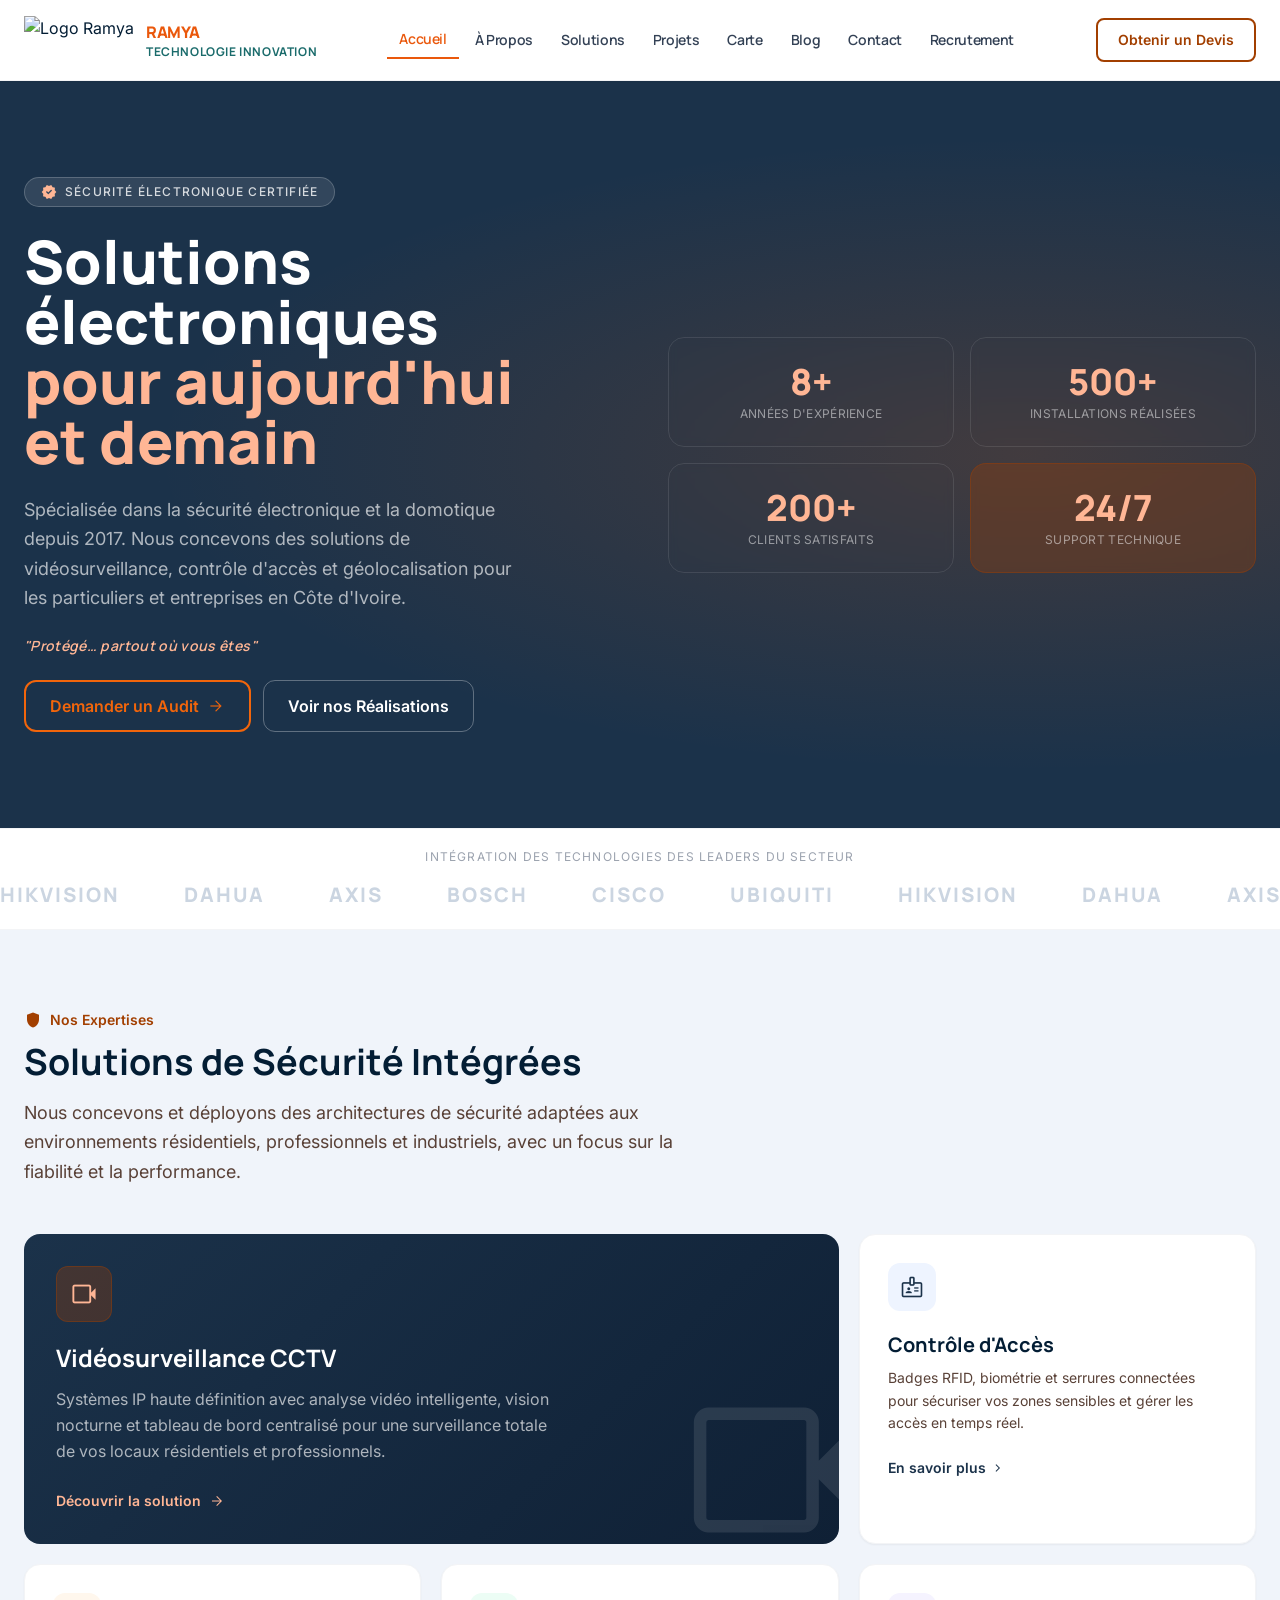
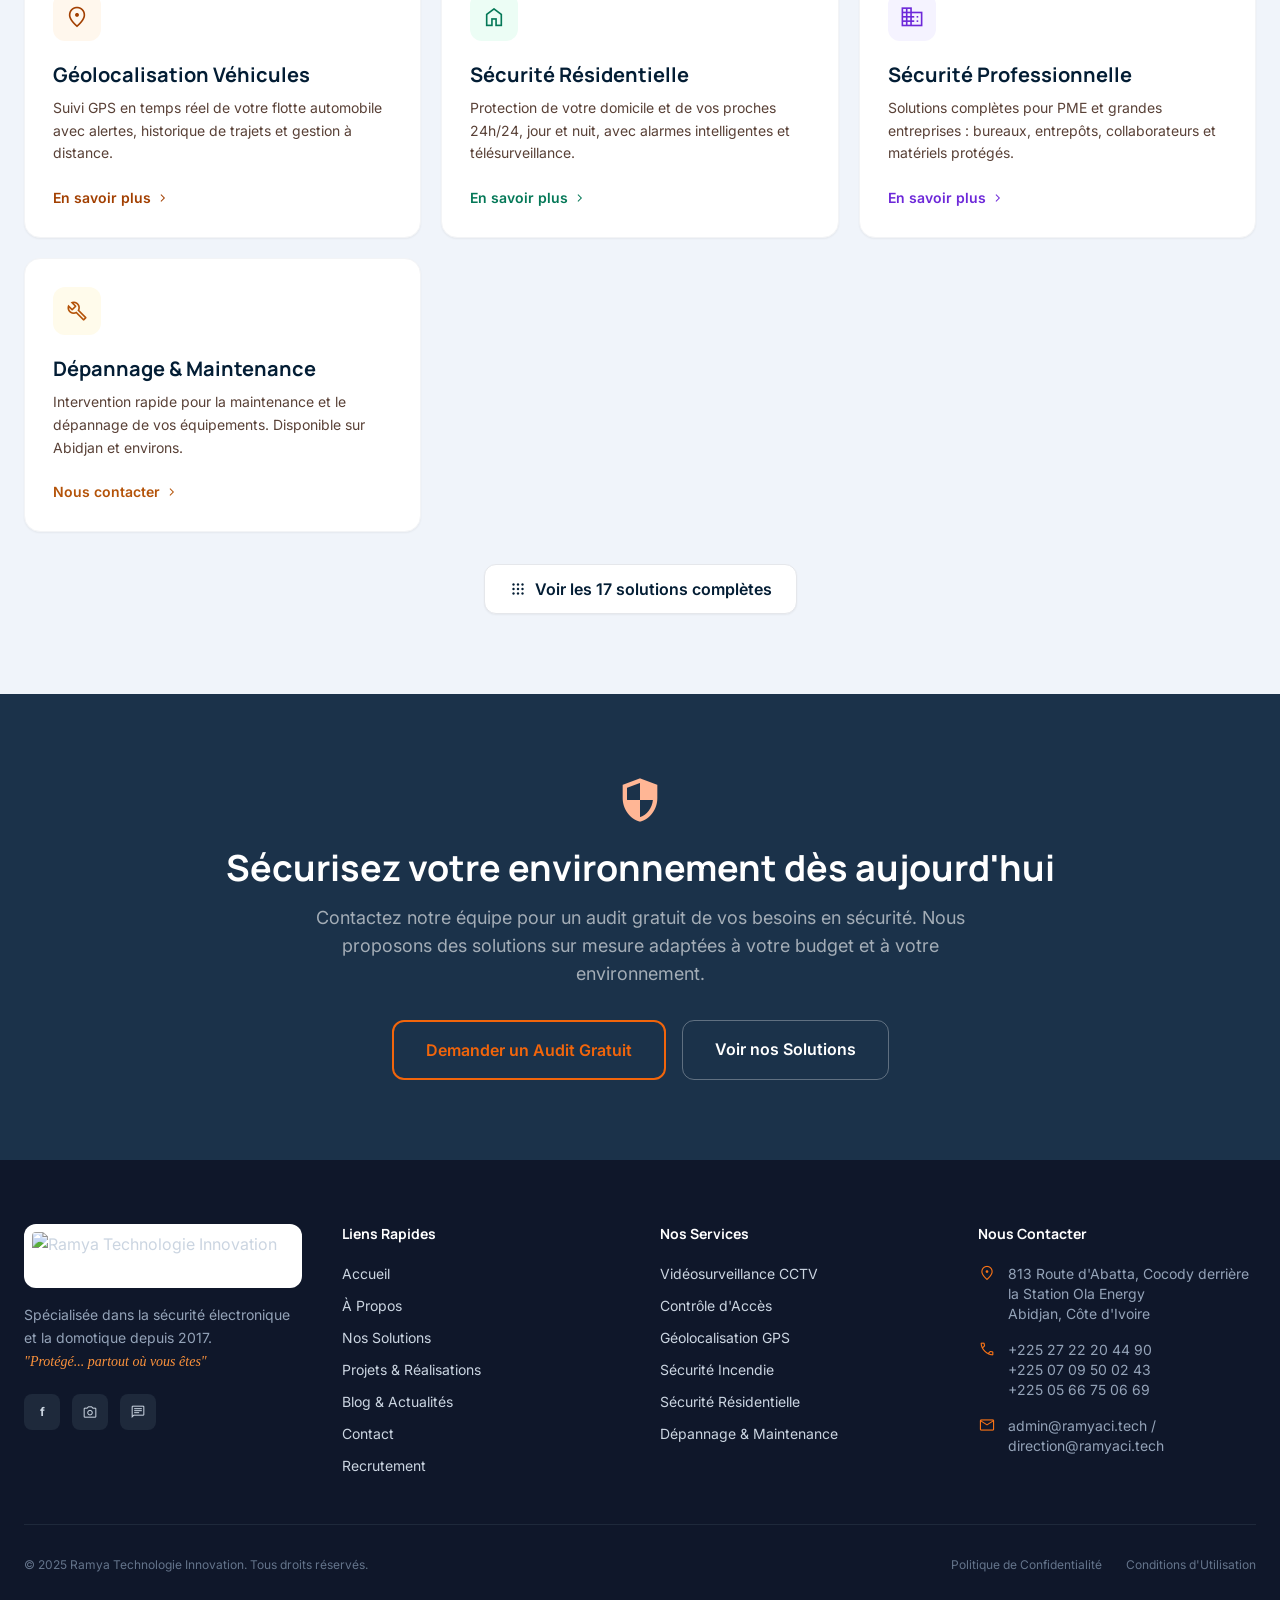
==== commit 96f4d159: "Fix: 2e bouton 'Demander un Audit' (hero accueil) en contour orange" ====
--- a/index.html
+++ b/index.html
@@ -93,7 +93,7 @@
         </p>
         <p class="font-['Manrope'] text-sm font-semibold text-[#ffb695] tracking-wide italic">"Protégé… partout où vous êtes"</p>
         <div class="flex flex-wrap gap-3">
-          <a href="contact.html" class="inline-flex items-center gap-2 bg-primary text-white font-['Inter'] font-semibold px-6 py-3 rounded-xl hover:bg-[#f2650b] transition-colors shadow-lg">
+          <a href="contact.html" class="inline-flex items-center gap-2 border-2 border-[#f2650b] text-[#f2650b] bg-transparent font-['Inter'] font-semibold px-6 py-3 rounded-xl hover:bg-[#f2650b] hover:text-white transition-colors">
             Demander un Audit <span class="material-symbols-outlined" style="font-size:18px">arrow_forward</span>
           </a>
           <a href="projets.html" class="inline-flex items-center gap-2 border border-white/30 text-white font-['Inter'] font-semibold px-6 py-3 rounded-xl hover:bg-white/10 transition-colors">
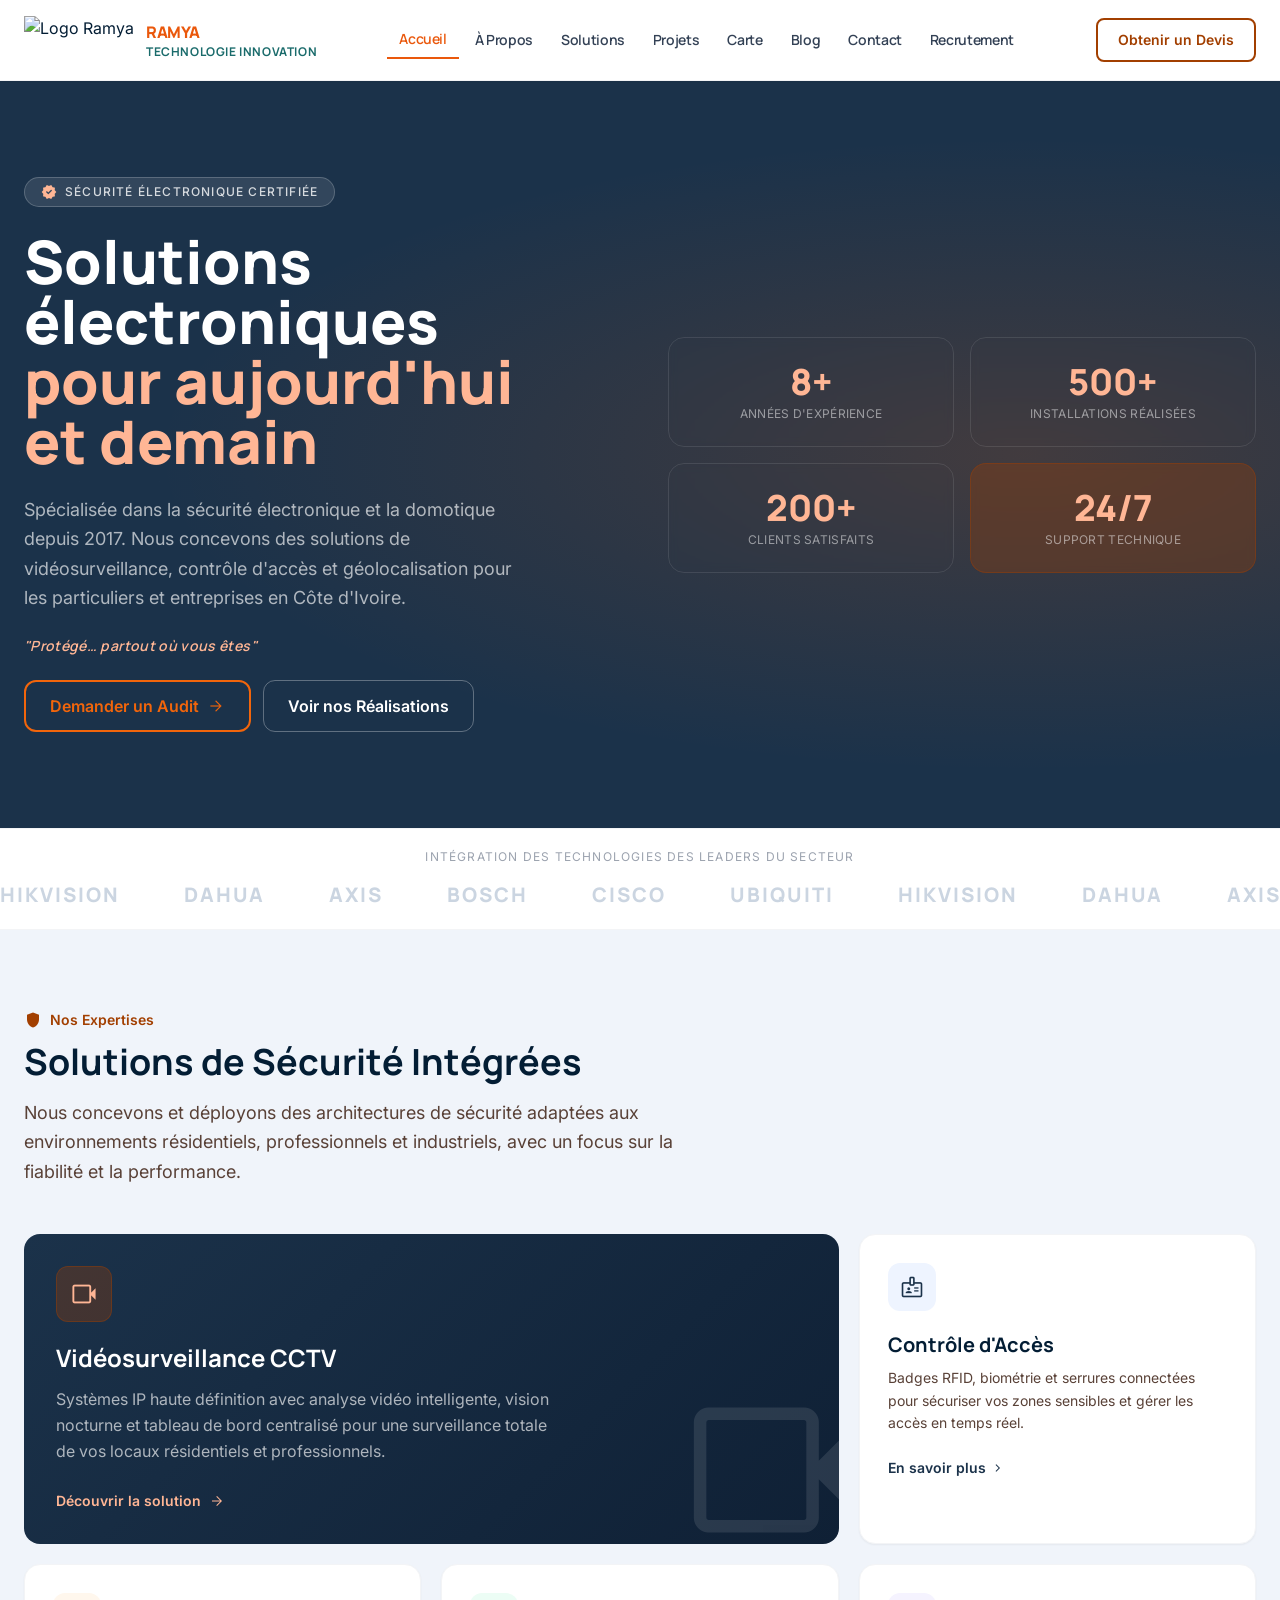
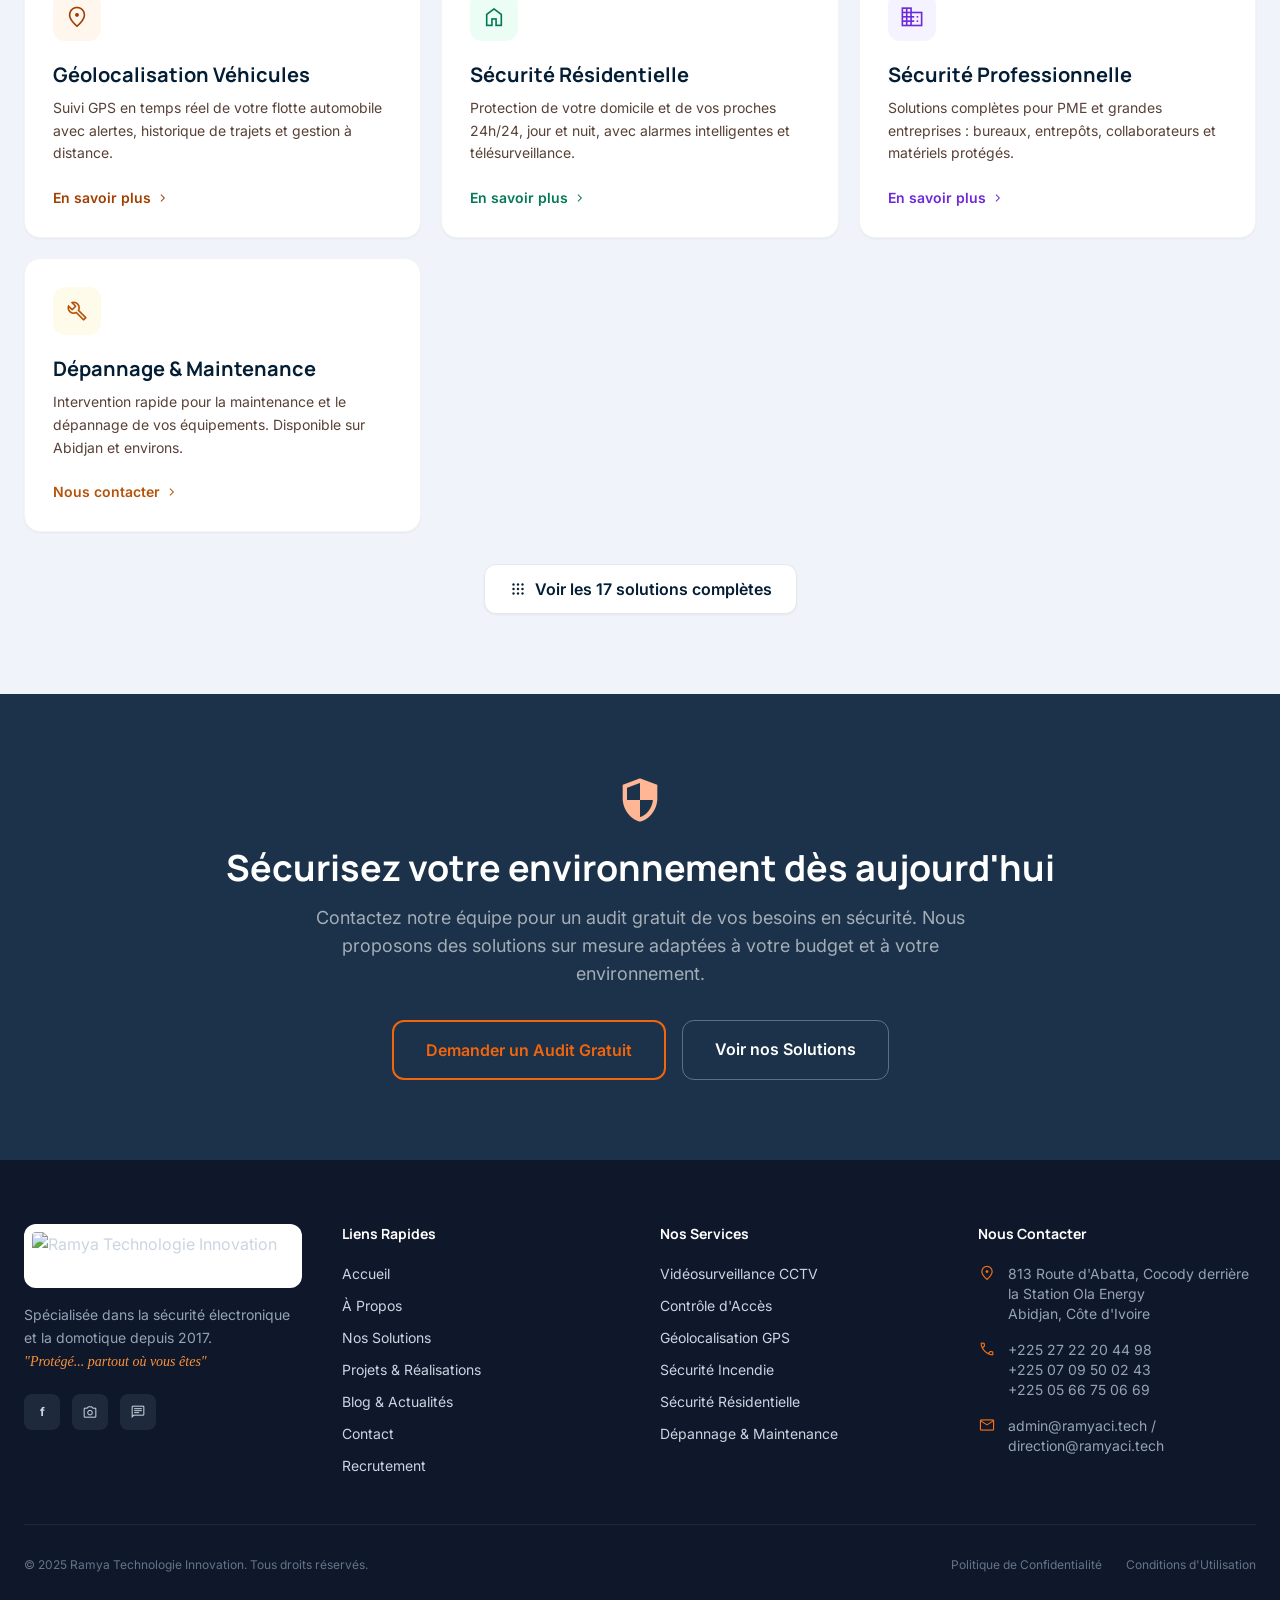
==== commit 876c03e9: "Formulaire de devis fonctionnel (Web3Forms) + correction numéro WhatsApp - contact.html : envoi réel" ====
--- a/index.html
+++ b/index.html
@@ -276,7 +276,7 @@
         <div class="flex gap-3">
           <a href="https://www.facebook.com/ramyatechinnovation" target="_blank" class="w-9 h-9 bg-slate-800 hover:bg-orange-600 rounded-lg flex items-center justify-center transition-colors"><span class="font-bold text-xs">f</span></a>
           <a href="https://www.instagram.com/ramyatechnology" target="_blank" class="w-9 h-9 bg-slate-800 hover:bg-orange-600 rounded-lg flex items-center justify-center transition-colors"><span class="material-symbols-outlined" style="font-size:16px">photo_camera</span></a>
-          <a href="https://wa.me/2250950243" target="_blank" class="w-9 h-9 bg-slate-800 hover:bg-green-600 rounded-lg flex items-center justify-center transition-colors"><span class="material-symbols-outlined" style="font-size:16px">chat</span></a>
+          <a href="https://wa.me/2250709500243" target="_blank" class="w-9 h-9 bg-slate-800 hover:bg-green-600 rounded-lg flex items-center justify-center transition-colors"><span class="material-symbols-outlined" style="font-size:16px">chat</span></a>
         </div>
       </div>
       <div>
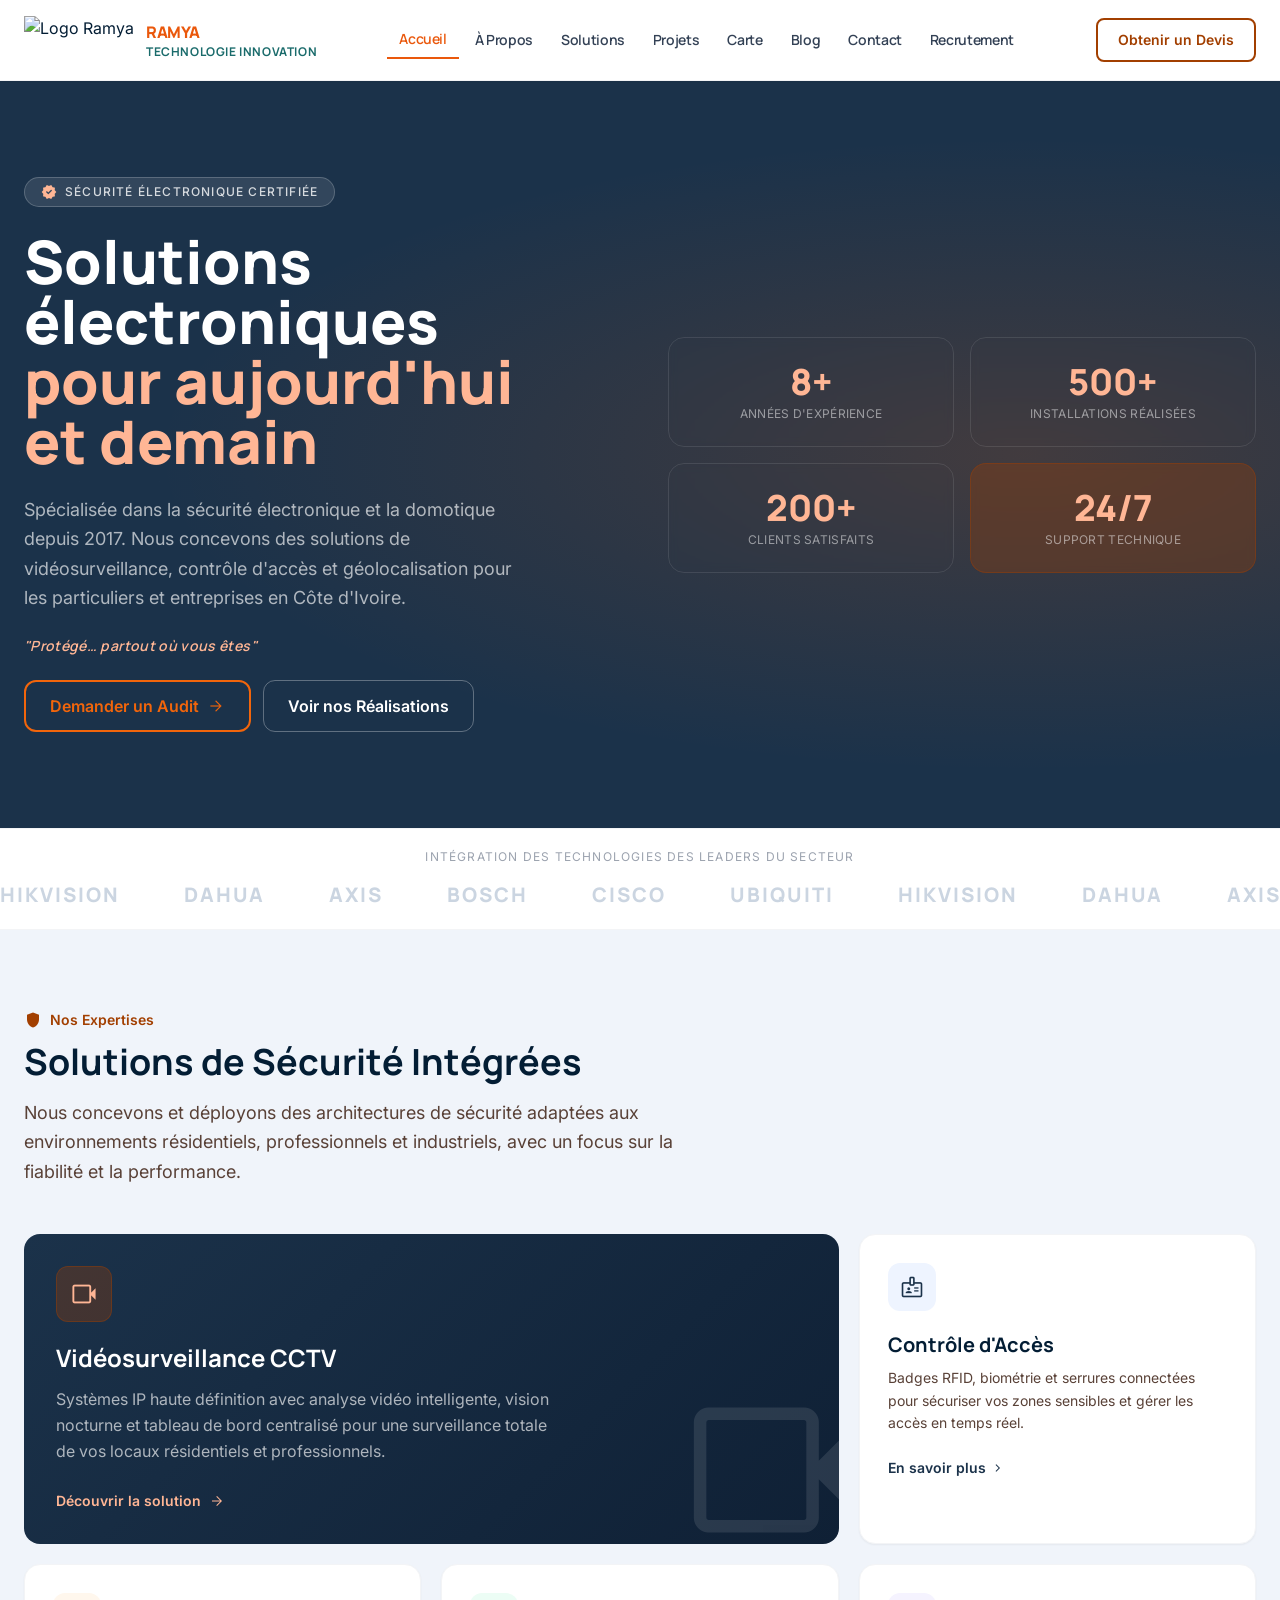
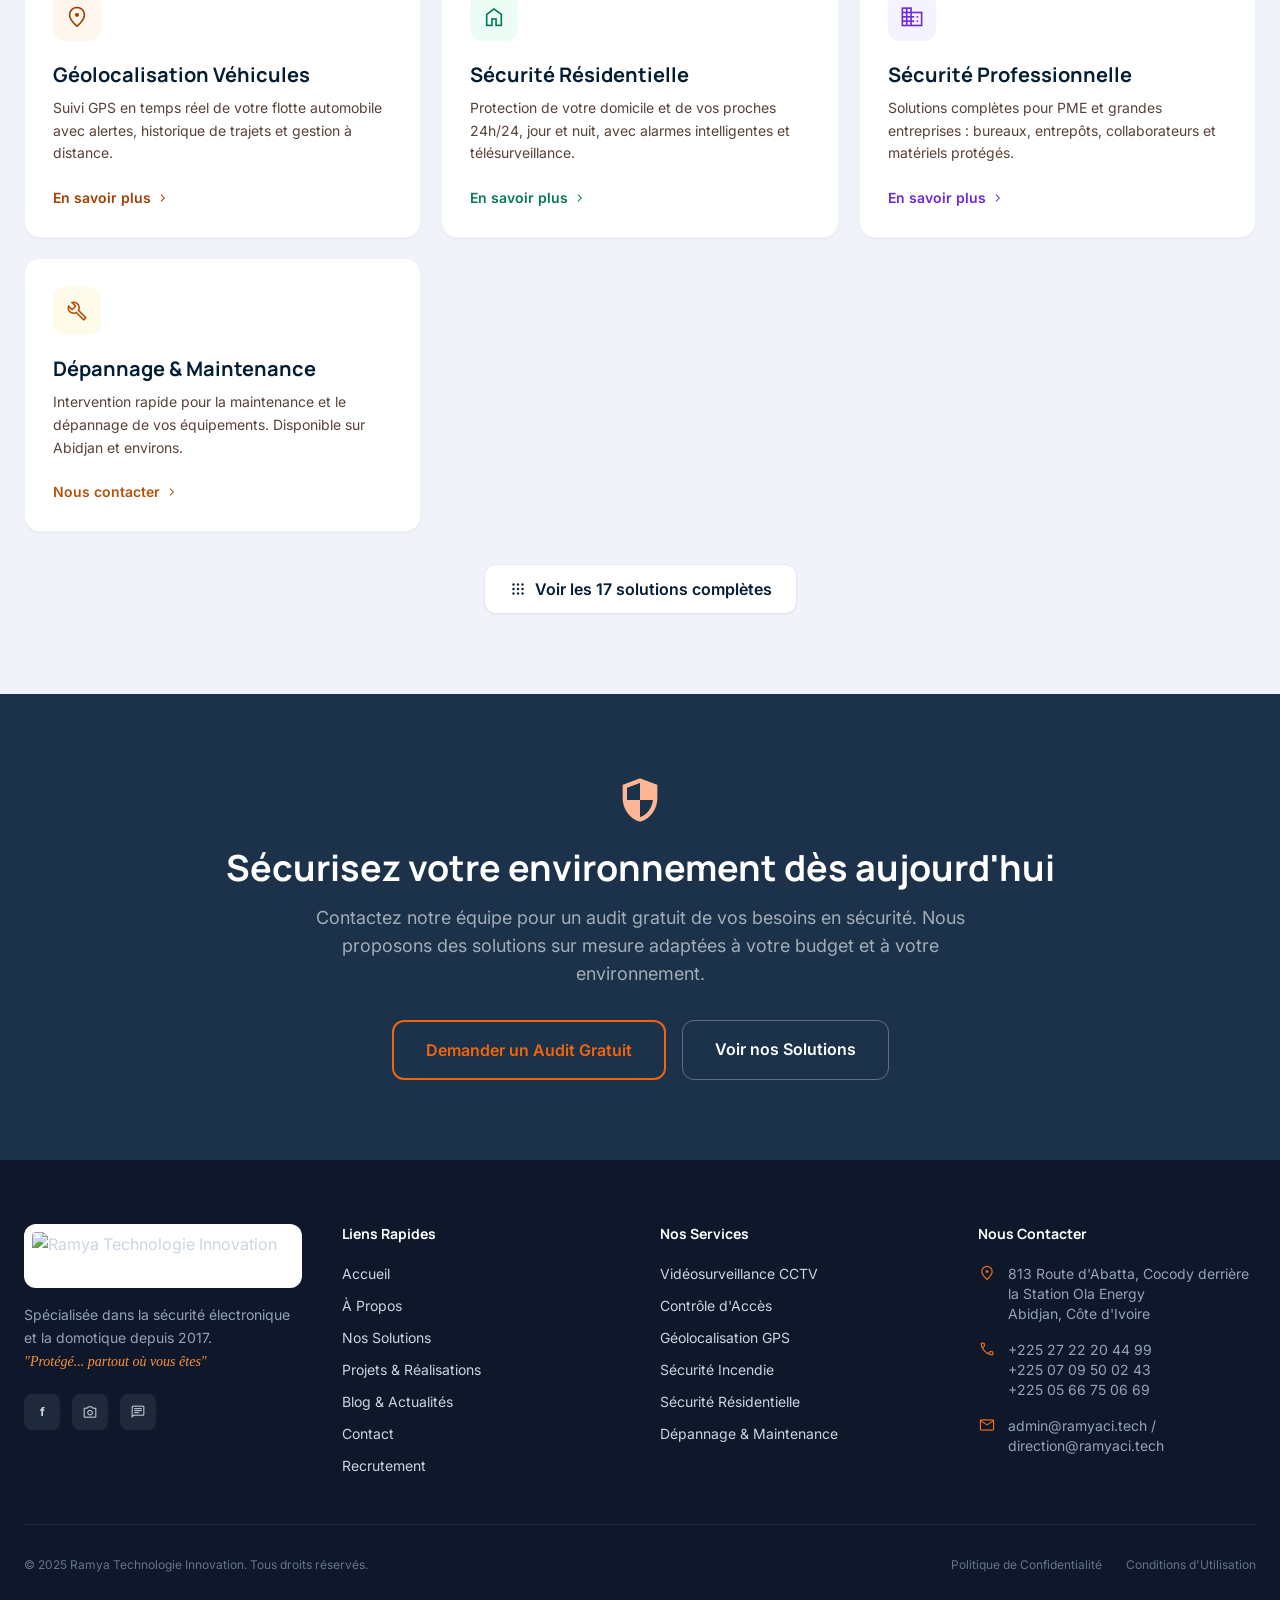
==== commit 39a49fc4: "SEO: meta descriptions + Open Graph + sitemap.xml + robots.txt + données structurées LocalBusiness" ====
--- a/index.html
+++ b/index.html
@@ -4,6 +4,16 @@
 <meta charset="UTF-8">
 <meta name="viewport" content="width=device-width, initial-scale=1.0">
 <title>Accueil - Ramya Technologie Innovation</title>
+<meta name="description" content="Ramya Technologie Innovation — expert en sécurité électronique à Abidjan depuis 2017 : vidéosurveillance, contrôle d'accès, géolocalisation GPS, alarmes. Devis gratuit.">
+<meta name="robots" content="index, follow">
+<link rel="canonical" href="https://www.ramyaci.tech/">
+<meta property="og:type" content="website">
+<meta property="og:title" content="Ramya Technologie Innovation — Sécurité électronique à Abidjan">
+<meta property="og:description" content="Ramya Technologie Innovation — expert en sécurité électronique à Abidjan depuis 2017 : vidéosurveillance, contrôle d'accès, géolocalisation GPS, alarmes. Devis gratuit.">
+<meta property="og:url" content="https://www.ramyaci.tech/">
+<meta property="og:image" content="https://www.ramyaci.tech/logo-ramya.png">
+<meta property="og:locale" content="fr_FR">
+<meta name="twitter:card" content="summary_large_image">
 <link rel="preconnect" href="https://fonts.googleapis.com">
 <link rel="preconnect" href="https://fonts.gstatic.com" crossorigin>
 <link href="https://fonts.googleapis.com/css2?family=Inter:wght@400;500;600;700&family=Manrope:wght@500;600;700;800&display=swap" rel="stylesheet">
@@ -16,6 +26,31 @@
   .marquee-track { animation: marquee 20s linear infinite; }
   .marquee-track:hover { animation-play-state: paused; }
 </style>
+<script type="application/ld+json">
+{
+  "@context": "https://schema.org",
+  "@type": "LocalBusiness",
+  "name": "Ramya Technologie Innovation",
+  "image": "https://www.ramyaci.tech/logo-ramya.png",
+  "url": "https://www.ramyaci.tech",
+  "telephone": "+2252722204498",
+  "email": "infos@ramyatechnologie.com",
+  "priceRange": "$$",
+  "address": {
+    "@type": "PostalAddress",
+    "streetAddress": "813 Route d'Abatta, Cocody",
+    "addressLocality": "Abidjan",
+    "addressCountry": "CI"
+  },
+  "description": "Expert en sécurité électronique à Abidjan depuis 2017 : vidéosurveillance, contrôle d'accès, géolocalisation GPS, alarmes, sécurité incendie.",
+  "areaServed": "Côte d'Ivoire",
+  "foundingDate": "2017",
+  "sameAs": [
+    "https://www.facebook.com/ramyatechinnovation",
+    "https://www.instagram.com/ramyatechnology"
+  ]
+}
+</script>
 </head>
 <body class="bg-background text-on-background font-body-md antialiased min-h-screen flex flex-col">
 
@@ -105,19 +140,19 @@
       <div class="grid grid-cols-2 gap-4">
         <div class="bg-white/8 border border-white/10 rounded-2xl p-6 text-center backdrop-blur-sm">
           <div class="font-['Manrope'] text-4xl font-black text-[#ffb695]">8+</div>
-          <div class="font-['Inter'] text-xs text-white/50 mt-1 uppercase tracking-wide">Années d'Expérience</div>
+          <div class="font-['Inter'] text-xs text-white/50 mt-1 uppercase tracking-wide" data-t="accueil.stat1_label">Années d'Expérience</div>
         </div>
         <div class="bg-white/8 border border-white/10 rounded-2xl p-6 text-center backdrop-blur-sm">
           <div class="font-['Manrope'] text-4xl font-black text-[#ffb695]">500+</div>
-          <div class="font-['Inter'] text-xs text-white/50 mt-1 uppercase tracking-wide">Installations Réalisées</div>
+          <div class="font-['Inter'] text-xs text-white/50 mt-1 uppercase tracking-wide" data-t="accueil.stat2_label">Installations Réalisées</div>
         </div>
         <div class="bg-white/8 border border-white/10 rounded-2xl p-6 text-center backdrop-blur-sm">
           <div class="font-['Manrope'] text-4xl font-black text-[#ffb695]">200+</div>
-          <div class="font-['Inter'] text-xs text-white/50 mt-1 uppercase tracking-wide">Clients Satisfaits</div>
+          <div class="font-['Inter'] text-xs text-white/50 mt-1 uppercase tracking-wide" data-t="accueil.stat3_label">Clients Satisfaits</div>
         </div>
         <div class="bg-primary/30 border border-primary/40 rounded-2xl p-6 text-center backdrop-blur-sm">
           <div class="font-['Manrope'] text-4xl font-black text-[#ffb695]">24/7</div>
-          <div class="font-['Inter'] text-xs text-white/50 mt-1 uppercase tracking-wide">Support Technique</div>
+          <div class="font-['Inter'] text-xs text-white/50 mt-1 uppercase tracking-wide" data-t="accueil.stat4_label">Support Technique</div>
         </div>
       </div>
     </div>
@@ -125,7 +160,7 @@
 
   <!-- Partenaires -->
   <div class="bg-white border-y border-gray-100 py-5 overflow-hidden">
-    <p class="text-center font-['Inter'] text-xs text-gray-400 uppercase tracking-widest mb-4">Intégration des Technologies des Leaders du Secteur</p>
+    <p class="text-center font-['Inter'] text-xs text-gray-400 uppercase tracking-widest mb-4" data-t="accueil.partenaires">Intégration des Technologies des Leaders du Secteur</p>
     <div class="relative overflow-hidden">
       <div class="marquee-track flex gap-16 items-center whitespace-nowrap" style="width:max-content">
         <span class="font-['Manrope'] text-xl font-black text-slate-300 tracking-widest">HIKVISION</span>
@@ -151,8 +186,8 @@
         <div class="inline-flex items-center gap-2 text-primary font-['Inter'] text-sm font-semibold mb-3">
           <span class="material-symbols-outlined icon-fill" style="font-size:18px">shield</span> Nos Expertises
         </div>
-        <h2 class="font-['Manrope'] text-4xl font-bold text-on-surface mb-4">Solutions de Sécurité Intégrées</h2>
-        <p class="font-['Inter'] text-lg text-on-surface-variant max-w-2xl leading-relaxed">Nous concevons et déployons des architectures de sécurité adaptées aux environnements résidentiels, professionnels et industriels, avec un focus sur la fiabilité et la performance.</p>
+        <h2 class="font-['Manrope'] text-4xl font-bold text-on-surface mb-4" data-t="accueil.services_titre">Solutions de Sécurité Intégrées</h2>
+        <p class="font-['Inter'] text-lg text-on-surface-variant max-w-2xl leading-relaxed" data-t="accueil.services_intro">Nous concevons et déployons des architectures de sécurité adaptées aux environnements résidentiels, professionnels et industriels, avec un focus sur la fiabilité et la performance.</p>
       </div>
 
       <div class="grid grid-cols-1 md:grid-cols-2 lg:grid-cols-3 gap-5">
@@ -166,8 +201,8 @@
             <div class="w-14 h-14 bg-primary/30 rounded-xl flex items-center justify-center mb-5 border border-primary/40">
               <span class="material-symbols-outlined text-[#ffb695]" style="font-size:30px">videocam</span>
             </div>
-            <h3 class="font-['Manrope'] text-2xl font-bold text-white mb-3">Vidéosurveillance CCTV</h3>
-            <p class="font-['Inter'] text-base text-white/65 leading-relaxed mb-6 max-w-lg">Systèmes IP haute définition avec analyse vidéo intelligente, vision nocturne et tableau de bord centralisé pour une surveillance totale de vos locaux résidentiels et professionnels.</p>
+            <h3 class="font-['Manrope'] text-2xl font-bold text-white mb-3" data-t="accueil.card1_titre">Vidéosurveillance CCTV</h3>
+            <p class="font-['Inter'] text-base text-white/65 leading-relaxed mb-6 max-w-lg" data-t="accueil.card1_desc">Systèmes IP haute définition avec analyse vidéo intelligente, vision nocturne et tableau de bord centralisé pour une surveillance totale de vos locaux résidentiels et professionnels.</p>
             <a href="solutions.html" class="inline-flex items-center gap-2 text-[#ffb695] font-['Inter'] text-sm font-semibold hover:gap-3 transition-all">
               Découvrir la solution <span class="material-symbols-outlined" style="font-size:16px">arrow_forward</span>
             </a>
@@ -180,8 +215,8 @@
           <div class="w-12 h-12 bg-[#eef4ff] rounded-xl flex items-center justify-center mb-5">
             <span class="material-symbols-outlined text-[#1b324a]" style="font-size:26px">badge</span>
           </div>
-          <h3 class="font-['Manrope'] text-xl font-bold text-on-surface mb-2">Contrôle d'Accès</h3>
-          <p class="font-['Inter'] text-sm text-on-surface-variant leading-relaxed mb-5">Badges RFID, biométrie et serrures connectées pour sécuriser vos zones sensibles et gérer les accès en temps réel.</p>
+          <h3 class="font-['Manrope'] text-xl font-bold text-on-surface mb-2" data-t="accueil.card2_titre">Contrôle d'Accès</h3>
+          <p class="font-['Inter'] text-sm text-on-surface-variant leading-relaxed mb-5" data-t="accueil.card2_desc">Badges RFID, biométrie et serrures connectées pour sécuriser vos zones sensibles et gérer les accès en temps réel.</p>
           <a href="solutions.html" class="inline-flex items-center gap-1 text-[#1b324a] font-['Inter'] text-sm font-semibold hover:gap-2 transition-all">
             En savoir plus <span class="material-symbols-outlined" style="font-size:16px">chevron_right</span>
           </a>
@@ -193,8 +228,8 @@
           <div class="w-12 h-12 bg-orange-50 rounded-xl flex items-center justify-center mb-5">
             <span class="material-symbols-outlined text-primary" style="font-size:26px">location_on</span>
           </div>
-          <h3 class="font-['Manrope'] text-xl font-bold text-on-surface mb-2">Géolocalisation Véhicules</h3>
-          <p class="font-['Inter'] text-sm text-on-surface-variant leading-relaxed mb-5">Suivi GPS en temps réel de votre flotte automobile avec alertes, historique de trajets et gestion à distance.</p>
+          <h3 class="font-['Manrope'] text-xl font-bold text-on-surface mb-2" data-t="accueil.card3_titre">Géolocalisation Véhicules</h3>
+          <p class="font-['Inter'] text-sm text-on-surface-variant leading-relaxed mb-5" data-t="accueil.card3_desc">Suivi GPS en temps réel de votre flotte automobile avec alertes, historique de trajets et gestion à distance.</p>
           <a href="solutions.html" class="inline-flex items-center gap-1 text-primary font-['Inter'] text-sm font-semibold hover:gap-2 transition-all">
             En savoir plus <span class="material-symbols-outlined" style="font-size:16px">chevron_right</span>
           </a>
@@ -206,8 +241,8 @@
           <div class="w-12 h-12 bg-emerald-50 rounded-xl flex items-center justify-center mb-5">
             <span class="material-symbols-outlined text-emerald-700" style="font-size:26px">home</span>
           </div>
-          <h3 class="font-['Manrope'] text-xl font-bold text-on-surface mb-2">Sécurité Résidentielle</h3>
-          <p class="font-['Inter'] text-sm text-on-surface-variant leading-relaxed mb-5">Protection de votre domicile et de vos proches 24h/24, jour et nuit, avec alarmes intelligentes et télésurveillance.</p>
+          <h3 class="font-['Manrope'] text-xl font-bold text-on-surface mb-2" data-t="accueil.card4_titre">Sécurité Résidentielle</h3>
+          <p class="font-['Inter'] text-sm text-on-surface-variant leading-relaxed mb-5" data-t="accueil.card4_desc">Protection de votre domicile et de vos proches 24h/24, jour et nuit, avec alarmes intelligentes et télésurveillance.</p>
           <a href="solutions.html" class="inline-flex items-center gap-1 text-emerald-700 font-['Inter'] text-sm font-semibold hover:gap-2 transition-all">
             En savoir plus <span class="material-symbols-outlined" style="font-size:16px">chevron_right</span>
           </a>
@@ -219,8 +254,8 @@
           <div class="w-12 h-12 bg-violet-50 rounded-xl flex items-center justify-center mb-5">
             <span class="material-symbols-outlined text-violet-700" style="font-size:26px">business</span>
           </div>
-          <h3 class="font-['Manrope'] text-xl font-bold text-on-surface mb-2">Sécurité Professionnelle</h3>
-          <p class="font-['Inter'] text-sm text-on-surface-variant leading-relaxed mb-5">Solutions complètes pour PME et grandes entreprises : bureaux, entrepôts, collaborateurs et matériels protégés.</p>
+          <h3 class="font-['Manrope'] text-xl font-bold text-on-surface mb-2" data-t="accueil.card5_titre">Sécurité Professionnelle</h3>
+          <p class="font-['Inter'] text-sm text-on-surface-variant leading-relaxed mb-5" data-t="accueil.card5_desc">Solutions complètes pour PME et grandes entreprises : bureaux, entrepôts, collaborateurs et matériels protégés.</p>
           <a href="solutions.html" class="inline-flex items-center gap-1 text-violet-700 font-['Inter'] text-sm font-semibold hover:gap-2 transition-all">
             En savoir plus <span class="material-symbols-outlined" style="font-size:16px">chevron_right</span>
           </a>
@@ -232,8 +267,8 @@
           <div class="w-12 h-12 bg-amber-50 rounded-xl flex items-center justify-center mb-5">
             <span class="material-symbols-outlined text-amber-700" style="font-size:26px">build</span>
           </div>
-          <h3 class="font-['Manrope'] text-xl font-bold text-on-surface mb-2">Dépannage & Maintenance</h3>
-          <p class="font-['Inter'] text-sm text-on-surface-variant leading-relaxed mb-5">Intervention rapide pour la maintenance et le dépannage de vos équipements. Disponible sur Abidjan et environs.</p>
+          <h3 class="font-['Manrope'] text-xl font-bold text-on-surface mb-2" data-t="accueil.card6_titre">Dépannage & Maintenance</h3>
+          <p class="font-['Inter'] text-sm text-on-surface-variant leading-relaxed mb-5" data-t="accueil.card6_desc">Intervention rapide pour la maintenance et le dépannage de vos équipements. Disponible sur Abidjan et environs.</p>
           <a href="contact.html" class="inline-flex items-center gap-1 text-amber-700 font-['Inter'] text-sm font-semibold hover:gap-2 transition-all">
             Nous contacter <span class="material-symbols-outlined" style="font-size:16px">chevron_right</span>
           </a>
@@ -253,8 +288,8 @@
   <section class="bg-inverse-surface py-20 px-6">
     <div class="max-w-4xl mx-auto text-center">
       <span class="material-symbols-outlined text-[#ffb695] icon-fill" style="font-size:52px">security</span>
-      <h2 class="font-['Manrope'] text-4xl font-bold text-white mt-4 mb-4">Sécurisez votre environnement dès aujourd'hui</h2>
-      <p class="font-['Inter'] text-lg text-white/60 mb-8 max-w-2xl mx-auto">Contactez notre équipe pour un audit gratuit de vos besoins en sécurité. Nous proposons des solutions sur mesure adaptées à votre budget et à votre environnement.</p>
+      <h2 class="font-['Manrope'] text-4xl font-bold text-white mt-4 mb-4" data-t="accueil.cta_titre">Sécurisez votre environnement dès aujourd'hui</h2>
+      <p class="font-['Inter'] text-lg text-white/60 mb-8 max-w-2xl mx-auto" data-t="accueil.cta_texte">Contactez notre équipe pour un audit gratuit de vos besoins en sécurité. Nous proposons des solutions sur mesure adaptées à votre budget et à votre environnement.</p>
       <div class="flex flex-col sm:flex-row gap-4 justify-center">
         <a href="contact.html" class="border-2 border-[#f2650b] text-[#f2650b] bg-transparent font-['Inter'] font-semibold px-8 py-4 rounded-xl hover:bg-[#f2650b] hover:text-white transition-colors">Demander un Audit Gratuit</a>
         <a href="solutions.html" class="border border-white/30 text-white font-['Inter'] font-semibold px-8 py-4 rounded-xl hover:bg-white/10 transition-colors">Voir nos Solutions</a>
